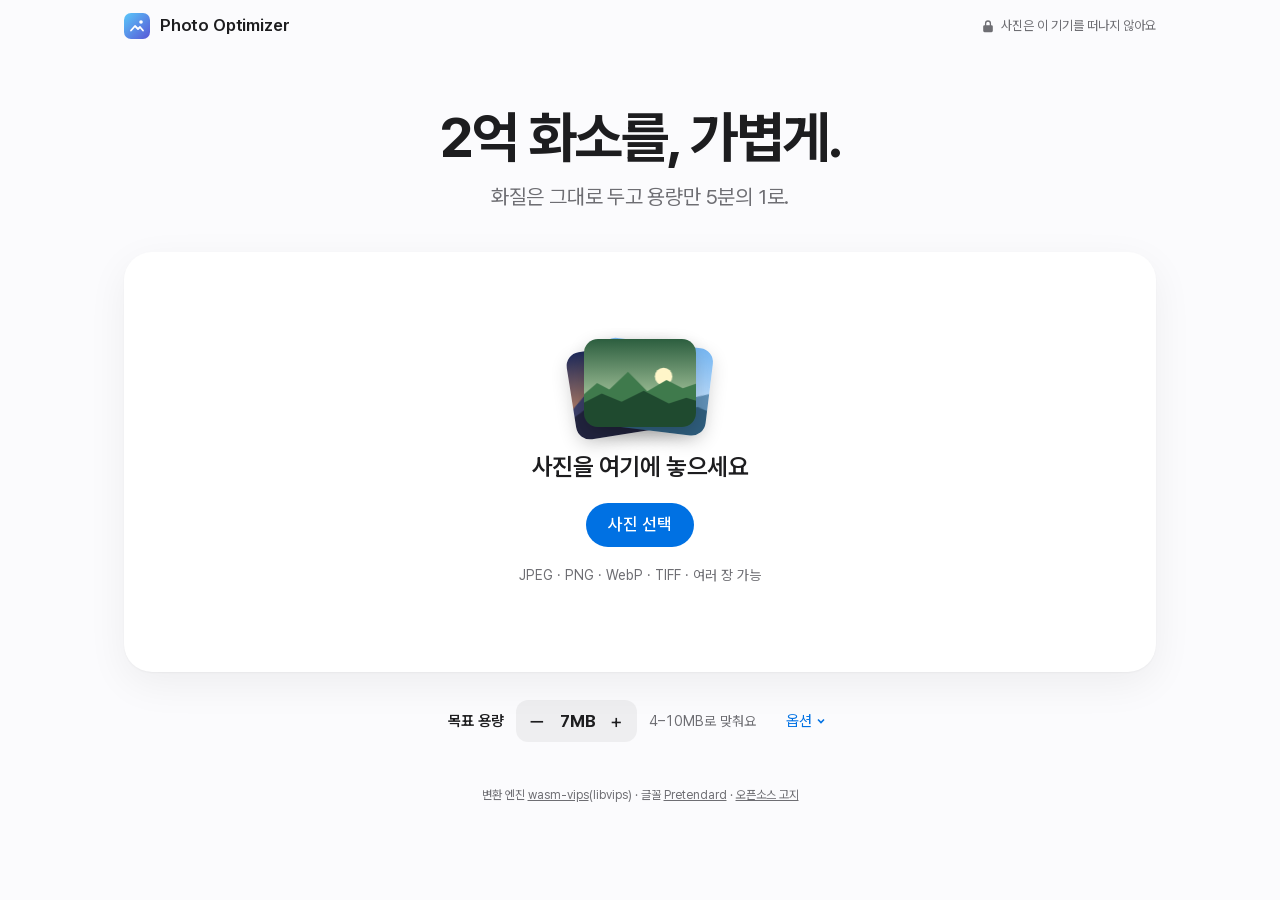
==== photo_optimizer/docs/index.html @ ad8a97a8 "UX pass: redo with new settings, HEIC guidance, share in and out From the usability review: - After " ====
<!doctype html>
<html lang="ko">
<head>
<meta charset="utf-8">
<meta name="viewport" content="width=device-width, initial-scale=1, viewport-fit=cover">
<meta name="description" content="2억 화소 사진을 눈에 띄는 화질 차이 없이 7MB 안팎으로 줄입니다. 사진은 기기 밖으로 전송되지 않습니다.">
<meta name="theme-color" content="#fbfbfd" media="(prefers-color-scheme: light)">
<meta name="theme-color" content="#000000" media="(prefers-color-scheme: dark)">
<title>Photo Optimizer</title>
<link rel="manifest" href="manifest.webmanifest">
<link rel="icon" href="icons/icon.svg" type="image/svg+xml">
<link rel="icon" href="icons/icon-192.png" type="image/png" sizes="192x192">
<link rel="apple-touch-icon" href="icons/apple-touch-icon.png">
<meta name="apple-mobile-web-app-title" content="Photo Optimizer">
<script>window.coi = { coepCredentialless: () => false };</script>
<script src="sw.js"></script>
<link rel="stylesheet" href="vendor/pretendard/pretendardvariable-dynamic-subset.css">
<!-- 배포할 때 ?v= 를 올리면 브라우저 캐시에 남은 옛 파일과 섞이지 않는다 -->
<link rel="stylesheet" href="style.css?v=11">
</head>
<body data-s="empty">

<header class="nav">
  <div class="brand"><svg width="26" height="26" viewBox="0 0 26 26" aria-hidden="true"><defs><linearGradient id="lg" x1="0" y1="0" x2="1" y2="1"><stop offset="0" stop-color="#5ac8fa"/><stop offset="1" stop-color="#5856d6"/></linearGradient></defs><rect width="26" height="26" rx="7" fill="url(#lg)"/><path d="M7 17.5 11 13l3 3 2-2 3 3.5" fill="none" stroke="#fff" stroke-width="1.8" stroke-linecap="round" stroke-linejoin="round"/><circle cx="17" cy="9" r="1.8" fill="#fff"/></svg>Photo Optimizer</div>
  <div class="lock"><svg viewBox="0 0 16 16" fill="currentColor" aria-hidden="true"><path d="M4.5 7V5a3.5 3.5 0 0 1 7 0v2h.5A1.5 1.5 0 0 1 13.5 8.5v5A1.5 1.5 0 0 1 12 15H4a1.5 1.5 0 0 1-1.5-1.5v-5A1.5 1.5 0 0 1 4 7zm1.5 0h4V5a2 2 0 1 0-4 0z"/></svg><span>사진은 이 기기를 떠나지 않아요</span></div>
</header>

<section class="hero">
  <h1>2억 화소를, 가볍게.</h1>
  <p>화질은 그대로 두고 용량만 5분의 1로.</p>
</section>

<main>
  <div class="warn" id="unsupported" hidden>이 브라우저에서는 쓸 수 없어요. 최신 Chrome·Edge·Safari·Firefox로 열어 주세요. 시크릿 모드에서는 안 될 수 있어요.</div>

  <div class="stage" id="stage">
    <!-- 처음 -->
    <div class="empty" id="drop" role="button" tabindex="0" aria-label="사진 선택">
      <div class="stack" aria-hidden="true"><i></i><i></i><i></i></div>
      <h2>사진을 여기에 놓으세요</h2>
      <span class="btn">사진 선택</span>
      <p class="hint">JPEG · PNG · WebP · TIFF · 여러 장 가능</p>
    </div>

    <!-- 변환 중 -->
    <div class="work" id="work">
      <div class="ph"><img id="workImg" alt=""></div>
      <div class="veil"></div>
      <div class="status" aria-live="polite">
        <div class="name tnum" id="workName"></div>
        <div class="step" id="workStep"></div>
        <div class="detail tnum" id="workDetail"></div>
        <div class="track"><i id="workBar"></i></div>
        <ol class="dots" id="workDots"><li>읽고 줄이기</li><li>화질 찾기</li><li>완료</li></ol>
      </div>
    </div>

    <!-- 완료 -->
    <div class="done" id="done">
      <div class="cmp" id="cmp">
        <img class="full" id="fullImg" alt="">
        <div class="layer"><img id="refImg" alt="원본" draggable="false"></div>
        <div class="layer after"><img id="resImg" alt="결과" draggable="false"></div>
        <div class="bar" aria-hidden="true"><div class="knob"><svg width="18" height="18" viewBox="0 0 18 18" fill="none" stroke="currentColor" stroke-width="1.8" stroke-linecap="round"><path d="M6 5 2 9l4 4M12 5l4 4-4 4"/></svg></div></div>
        <span class="tag l">원본</span><span class="tag r" id="tagRes">결과</span>
        <button class="pillbtn mode" id="modeBtn" type="button">전체 사진</button>
        <div class="zoom" role="group" aria-label="확대">
          <button type="button" id="zoomOut" aria-label="축소">−</button>
          <button type="button" id="zoomLabel" class="tnum" aria-label="화면에 맞추기">맞춤</button>
          <button type="button" id="zoomIn" aria-label="확대">+</button>
        </div>
        <input class="slider" id="slider" type="range" min="2" max="98" value="50" aria-label="원본과 결과 비교 위치">
      </div>
      <div class="facts">
        <div class="ok" id="okLine"></div>
        <div class="big tnum"><span class="from" id="fromMb"></span><span class="to"><span id="toMb"></span><small>MB</small></span></div>
        <div class="saved" id="saved"></div>
        <dl class="tnum" id="factList"></dl>
        <p class="note" id="note" hidden></p>
        <button class="redo" type="button" id="redoBtn" hidden></button>
        <div class="actions">
          <button class="btn ghost lg" type="button" data-add>사진 추가</button>
          <a class="btn lg" id="saveBtn" download>저장</a>
        </div>
      </div>
    </div>

    <!-- 실패 -->
    <div class="fail" id="fail">
      <svg width="44" height="44" viewBox="0 0 24 24" fill="none" stroke="currentColor" stroke-width="1.6" stroke-linecap="round" aria-hidden="true"><circle cx="12" cy="12" r="9.5"/><path d="M12 7.5v5.5M12 16.5v.01"/></svg>
      <h2 id="failName"></h2>
      <p id="failMsg"></p>
      <button class="btn ghost" type="button" data-add>다른 사진 고르기</button>
    </div>
  </div>

  <div class="strip-wrap" id="stripWrap" hidden>
    <div class="strip" id="strip" role="list"></div>
    <details class="saveall" id="saveAll" hidden>
      <summary>모두 저장 <span class="tnum" id="saveCount"></span> <svg width="10" height="10" viewBox="0 0 10 10" fill="none" stroke="currentColor" stroke-width="1.6" aria-hidden="true"><path d="m2 3.5 3 3 3-3"/></svg></summary>
      <div class="panel">
        <button type="button" class="choice" id="saveEach">
          <svg width="22" height="22" viewBox="0 0 24 24" fill="none" stroke="currentColor" stroke-width="1.7" stroke-linecap="round" stroke-linejoin="round" aria-hidden="true"><rect x="3" y="5" width="13" height="13" rx="2.5"/><path d="M8 2.5h10.5A2.5 2.5 0 0 1 21 5v10.5"/></svg>
          <span><b>각각 저장</b><small class="tnum" id="saveEachSub"></small></span>
        </button>
        <button type="button" class="choice" id="saveZip">
          <svg width="22" height="22" viewBox="0 0 24 24" fill="none" stroke="currentColor" stroke-width="1.7" stroke-linecap="round" stroke-linejoin="round" aria-hidden="true"><path d="M5 3.5h9l5 5v12a1 1 0 0 1-1 1H5a1 1 0 0 1-1-1v-16a1 1 0 0 1 1-1z"/><path d="M10 3.5v2m0 2v2m0 2v2m-1 2h2v3h-2z"/></svg>
          <span><b>ZIP 한 파일로</b><small class="tnum" id="saveZipSub"></small></span>
        </button>
      </div>
    </details>
  </div>

  <div class="controls">
    <div class="target">
      <span class="lab" id="targetLab">목표 용량</span>
      <div class="stepper" role="group" aria-labelledby="targetLab">
        <button type="button" id="minus" aria-label="1MB 줄이기">−</button>
        <label class="val"><input id="targetMb" type="number" inputmode="numeric" min="1" max="47" step="1" value="7" aria-label="목표 용량 MB">MB</label>
        <button type="button" id="plus" aria-label="1MB 늘리기">+</button>
      </div>
      <span class="rng tnum" id="targetRange"></span>
    </div>
    <details class="opts" id="opts">
      <summary>옵션 <svg width="10" height="10" viewBox="0 0 10 10" fill="none" stroke="currentColor" stroke-width="1.6" aria-hidden="true"><path d="m2 3.5 3 3 3-3"/></svg></summary>
      <div class="panel">
        <label class="row"><span>촬영 위치 지우기<small>공유할 때 찍은 장소가 드러나지 않게</small></span><input type="checkbox" class="sw" id="stripGps" checked></label>
        <label class="row"><span>선명하게 보정<small>줄인 뒤 아주 약하게 또렷하게</small></span><input type="checkbox" class="sw" id="sharpen"></label>
      </div>
    </details>
  </div>

  <footer>변환 엔진 <a href="https://github.com/kleisauke/wasm-vips">wasm-vips</a>(libvips) · 글꼴 <a href="https://github.com/orioncactus/pretendard">Pretendard</a> · <a href="vendor/wasm-vips/THIRD-PARTY-NOTICES.md">오픈소스 고지</a></footer>
</main>

<!-- 휴대폰: 엄지가 닿는 아래쪽에 주 버튼 -->
<div class="dock" id="dock">
  <div class="in">
    <button class="cta alt" type="button" data-add aria-label="사진 추가" hidden>+</button>
    <button class="cta alt" type="button" id="shareBtn" aria-label="보내기" hidden><svg width="22" height="22" viewBox="0 0 24 24" fill="none" stroke="currentColor" stroke-width="2" stroke-linecap="round" stroke-linejoin="round" aria-hidden="true"><path d="M12 3v12M7.5 7.5 12 3l4.5 4.5"/><path d="M5 12v6.5A1.5 1.5 0 0 0 6.5 20h11a1.5 1.5 0 0 0 1.5-1.5V12"/></svg></button>
    <button class="cta" type="button" id="cta">사진 고르기</button>
  </div>
</div>

<input type="file" id="pick" accept="image/jpeg,image/png,image/webp,image/tiff" multiple hidden>
<script type="module" src="app.js?v=11"></script>
</body>
</html>
---- photo_optimizer/docs/vendor/pretendard/pretendardvariable-dynamic-subset.css ----
/*
Copyright (c) 2021 Kil Hyung-jin, with Reserved Font Name Pretendard.
https://github.com/orioncactus/pretendard

This Font Software is licensed under the SIL Open Font License, Version 1.1.
This license is copied below, and is also available with a FAQ at:
http://scripts.sil.org/OFL
*/
/* [0] */
@font-face {
	font-family: 'Pretendard Variable';
	font-style: normal;
	font-display: swap;
	font-weight: 45 920;
	src: url(./woff2-dynamic-subset/PretendardVariable.subset.0.woff2) format('woff2-variations');
	unicode-range: U+f9ca-fa0b, U+ff03-ff05, U+ff07, U+ff0a-ff0b, U+ff0d-ff19, U+ff1b, U+ff1d, U+ff20-ff5b, U+ff5d, U+ffe0-ffe3, U+ffe5-ffe6;
}

/* [1] */
@font-face {
	font-family: 'Pretendard Variable';
	font-style: normal;
	font-display: swap;
	font-weight: 45 920;
	src: url(./woff2-dynamic-subset/PretendardVariable.subset.1.woff2) format('woff2-variations');
	unicode-range: U+d723-d728, U+d72a-d733, U+d735-d748, U+d74a-d74f, U+d752-d753, U+d755-d757, U+d75a-d75f, U+d762-d764, U+d766-d768, U+d76a-d76b, U+d76d-d76f, U+d771-d787, U+d789-d78b, U+d78d-d78f, U+d791-d797, U+d79a, U+d79c, U+d79e-d7a3, U+f900-f909, U+f90b-f92e;
}

/* [2] */
@font-face {
	font-family: 'Pretendard Variable';
	font-style: normal;
	font-display: swap;
	font-weight: 45 920;
	src: url(./woff2-dynamic-subset/PretendardVariable.subset.2.woff2) format('woff2-variations');
	unicode-range: U+d679-d68b, U+d68e-d69e, U+d6a0, U+d6a2-d6a7, U+d6a9-d6c3, U+d6c6-d6c7, U+d6c9-d6cb, U+d6cd-d6d3, U+d6d5-d6d6, U+d6d8-d6e3, U+d6e5-d6e7, U+d6e9-d6fb, U+d6fd-d717, U+d719-d71f, U+d721-d722;
}

/* [3] */
@font-face {
	font-family: 'Pretendard Variable';
	font-style: normal;
	font-display: swap;
	font-weight: 45 920;
	src: url(./woff2-dynamic-subset/PretendardVariable.subset.3.woff2) format('woff2-variations');
	unicode-range: U+d5bc-d5c7, U+d5ca-d5cb, U+d5cd-d5cf, U+d5d1-d5d7, U+d5d9-d5da, U+d5dc, U+d5de-d5e3, U+d5e6-d5e7, U+d5e9-d5eb, U+d5ed-d5f6, U+d5f8, U+d5fa-d5ff, U+d602-d603, U+d605-d607, U+d609-d60f, U+d612-d613, U+d616-d61b, U+d61d-d637, U+d63a-d63b, U+d63d-d63f, U+d641-d647, U+d64a-d64c, U+d64e-d653, U+d656-d657, U+d659-d65b, U+d65d-d666, U+d668, U+d66a-d678;
}

/* [4] */
@font-face {
	font-family: 'Pretendard Variable';
	font-style: normal;
	font-display: swap;
	font-weight: 45 920;
	src: url(./woff2-dynamic-subset/PretendardVariable.subset.4.woff2) format('woff2-variations');
	unicode-range: U+d507, U+d509-d50b, U+d50d-d513, U+d515-d53b, U+d53e-d53f, U+d541-d543, U+d545-d54c, U+d54e, U+d550, U+d552-d557, U+d55a-d55b, U+d55d-d55f, U+d561-d564, U+d566-d567, U+d56a, U+d56c, U+d56e-d573, U+d576-d577, U+d579-d583, U+d585-d586, U+d58a-d5a4, U+d5a6-d5bb;
}

/* [5] */
@font-face {
	font-family: 'Pretendard Variable';
	font-style: normal;
	font-display: swap;
	font-weight: 45 920;
	src: url(./woff2-dynamic-subset/PretendardVariable.subset.5.woff2) format('woff2-variations');
	unicode-range: U+d464-d477, U+d47a-d47b, U+d47d-d47f, U+d481-d487, U+d489-d48a, U+d48c, U+d48e-d4e7, U+d4e9-d503, U+d505-d506;
}

/* [6] */
@font-face {
	font-family: 'Pretendard Variable';
	font-style: normal;
	font-display: swap;
	font-weight: 45 920;
	src: url(./woff2-dynamic-subset/PretendardVariable.subset.6.woff2) format('woff2-variations');
	unicode-range: U+d3bf-d3c7, U+d3ca-d3cf, U+d3d1-d3eb, U+d3ee-d3ef, U+d3f1-d3f3, U+d3f5-d3fb, U+d3fd-d400, U+d402-d45b, U+d45d-d463;
}

/* [7] */
@font-face {
	font-family: 'Pretendard Variable';
	font-style: normal;
	font-display: swap;
	font-weight: 45 920;
	src: url(./woff2-dynamic-subset/PretendardVariable.subset.7.woff2) format('woff2-variations');
	unicode-range: U+d2ff, U+d302-d304, U+d306-d30b, U+d30f, U+d311-d313, U+d315-d31b, U+d31e, U+d322-d324, U+d326-d327, U+d32a-d32b, U+d32d-d32f, U+d331-d337, U+d339-d33c, U+d33e-d37b, U+d37e-d37f, U+d381-d383, U+d385-d38b, U+d38e-d390, U+d392-d397, U+d39a-d39b, U+d39d-d39f, U+d3a1-d3a7, U+d3a9-d3aa, U+d3ac, U+d3ae-d3b3, U+d3b5-d3b7, U+d3b9-d3bb, U+d3bd-d3be;
}

/* [8] */
@font-face {
	font-family: 'Pretendard Variable';
	font-style: normal;
	font-display: swap;
	font-weight: 45 920;
	src: url(./woff2-dynamic-subset/PretendardVariable.subset.8.woff2) format('woff2-variations');
	unicode-range: U+d257-d27f, U+d281-d29b, U+d29d-d29f, U+d2a1-d2ab, U+d2ad-d2b7, U+d2ba-d2bb, U+d2bd-d2bf, U+d2c1-d2c7, U+d2c9-d2ef, U+d2f2-d2f3, U+d2f5-d2f7, U+d2f9-d2fe;
}

/* [9] */
@font-face {
	font-family: 'Pretendard Variable';
	font-style: normal;
	font-display: swap;
	font-weight: 45 920;
	src: url(./woff2-dynamic-subset/PretendardVariable.subset.9.woff2) format('woff2-variations');
	unicode-range: U+d1b4, U+d1b6-d1f3, U+d1f5-d22b, U+d22e-d22f, U+d231-d233, U+d235-d23b, U+d23d-d240, U+d242-d256;
}

/* [10] */
@font-face {
	font-family: 'Pretendard Variable';
	font-style: normal;
	font-display: swap;
	font-weight: 45 920;
	src: url(./woff2-dynamic-subset/PretendardVariable.subset.10.woff2) format('woff2-variations');
	unicode-range: U+d105-d12f, U+d132-d133, U+d135-d137, U+d139-d13f, U+d141-d142, U+d144, U+d146-d14b, U+d14e-d14f, U+d151-d153, U+d155-d15b, U+d15e-d187, U+d189-d19f, U+d1a2-d1a3, U+d1a5-d1a7, U+d1a9-d1af, U+d1b2-d1b3;
}

/* [11] */
@font-face {
	font-family: 'Pretendard Variable';
	font-style: normal;
	font-display: swap;
	font-weight: 45 920;
	src: url(./woff2-dynamic-subset/PretendardVariable.subset.11.woff2) format('woff2-variations');
	unicode-range: U+d04b-d04f, U+d051-d057, U+d059-d06b, U+d06d-d06f, U+d071-d073, U+d075-d07b, U+d07e-d0a3, U+d0a6-d0a7, U+d0a9-d0ab, U+d0ad-d0b3, U+d0b6, U+d0b8, U+d0ba-d0bf, U+d0c2-d0c3, U+d0c5-d0c7, U+d0c9-d0cf, U+d0d2, U+d0d6-d0db, U+d0de-d0df, U+d0e1-d0e3, U+d0e5-d0eb, U+d0ee-d0f0, U+d0f2-d104;
}

/* [12] */
@font-face {
	font-family: 'Pretendard Variable';
	font-style: normal;
	font-display: swap;
	font-weight: 45 920;
	src: url(./woff2-dynamic-subset/PretendardVariable.subset.12.woff2) format('woff2-variations');
	unicode-range: U+cfa2-cfc3, U+cfc5-cfdf, U+cfe2-cfe3, U+cfe5-cfe7, U+cfe9-cff4, U+cff6-cffb, U+cffd-cfff, U+d001-d003, U+d005-d017, U+d019-d033, U+d036-d037, U+d039-d03b, U+d03d-d04a;
}

/* [13] */
@font-face {
	font-family: 'Pretendard Variable';
	font-style: normal;
	font-display: swap;
	font-weight: 45 920;
	src: url(./woff2-dynamic-subset/PretendardVariable.subset.13.woff2) format('woff2-variations');
	unicode-range: U+cef0-cef3, U+cef6, U+cef9-ceff, U+cf01-cf03, U+cf05-cf07, U+cf09-cf0f, U+cf11-cf12, U+cf14-cf1b, U+cf1d-cf1f, U+cf21-cf2f, U+cf31-cf53, U+cf56-cf57, U+cf59-cf5b, U+cf5d-cf63, U+cf66, U+cf68, U+cf6a-cf6f, U+cf71-cf84, U+cf86-cf8b, U+cf8d-cfa1;
}

/* [14] */
@font-face {
	font-family: 'Pretendard Variable';
	font-style: normal;
	font-display: swap;
	font-weight: 45 920;
	src: url(./woff2-dynamic-subset/PretendardVariable.subset.14.woff2) format('woff2-variations');
	unicode-range: U+ce3c-ce57, U+ce5a-ce5b, U+ce5d-ce5f, U+ce61-ce67, U+ce6a, U+ce6c, U+ce6e-ce73, U+ce76-ce77, U+ce79-ce7b, U+ce7d-ce83, U+ce85-ce88, U+ce8a-ce8f, U+ce91-ce93, U+ce95-ce97, U+ce99-ce9f, U+cea2, U+cea4-ceab, U+cead-cee3, U+cee6-cee7, U+cee9-ceeb, U+ceed-ceef;
}

/* [15] */
@font-face {
	font-family: 'Pretendard Variable';
	font-style: normal;
	font-display: swap;
	font-weight: 45 920;
	src: url(./woff2-dynamic-subset/PretendardVariable.subset.15.woff2) format('woff2-variations');
	unicode-range: U+cd92-cd93, U+cd96-cd97, U+cd99-cd9b, U+cd9d-cda3, U+cda6-cda8, U+cdaa-cdaf, U+cdb1-cdc3, U+cdc5-cdcb, U+cdcd-cde7, U+cde9-ce03, U+ce05-ce1f, U+ce22-ce34, U+ce36-ce3b;
}

/* [16] */
@font-face {
	font-family: 'Pretendard Variable';
	font-style: normal;
	font-display: swap;
	font-weight: 45 920;
	src: url(./woff2-dynamic-subset/PretendardVariable.subset.16.woff2) format('woff2-variations');
	unicode-range: U+ccef-cd07, U+cd0a-cd0b, U+cd0d-cd1a, U+cd1c, U+cd1e-cd2b, U+cd2d-cd5b, U+cd5d-cd77, U+cd79-cd91;
}

/* [17] */
@font-face {
	font-family: 'Pretendard Variable';
	font-style: normal;
	font-display: swap;
	font-weight: 45 920;
	src: url(./woff2-dynamic-subset/PretendardVariable.subset.17.woff2) format('woff2-variations');
	unicode-range: U+cc3f-cc43, U+cc46-cc47, U+cc49-cc4b, U+cc4d-cc53, U+cc55-cc58, U+cc5a-cc5f, U+cc61-cc97, U+cc9a-cc9b, U+cc9d-cc9f, U+cca1-cca7, U+ccaa, U+ccac, U+ccae-ccb3, U+ccb6-ccb7, U+ccb9-ccbb, U+ccbd-cccf, U+ccd1-cce3, U+cce5-ccee;
}

/* [18] */
@font-face {
	font-family: 'Pretendard Variable';
	font-style: normal;
	font-display: swap;
	font-weight: 45 920;
	src: url(./woff2-dynamic-subset/PretendardVariable.subset.18.woff2) format('woff2-variations');
	unicode-range: U+cb91-cbd3, U+cbd5-cbe3, U+cbe5-cc0b, U+cc0e-cc0f, U+cc11-cc13, U+cc15-cc1b, U+cc1d-cc20, U+cc23-cc27, U+cc2a-cc2b, U+cc2d, U+cc2f, U+cc31-cc37, U+cc3a, U+cc3c;
}

/* [19] */
@font-face {
	font-family: 'Pretendard Variable';
	font-style: normal;
	font-display: swap;
	font-weight: 45 920;
	src: url(./woff2-dynamic-subset/PretendardVariable.subset.19.woff2) format('woff2-variations');
	unicode-range: U+caf4-cb47, U+cb4a-cb90;
}

/* [20] */
@font-face {
	font-family: 'Pretendard Variable';
	font-style: normal;
	font-display: swap;
	font-weight: 45 920;
	src: url(./woff2-dynamic-subset/PretendardVariable.subset.20.woff2) format('woff2-variations');
	unicode-range: U+ca4a-ca4b, U+ca4e-ca4f, U+ca51-ca53, U+ca55-ca5b, U+ca5d-ca60, U+ca62-ca83, U+ca85-cabb, U+cabe-cabf, U+cac1-cac3, U+cac5-cacb, U+cacd-cad0, U+cad2, U+cad4-cad8, U+cada-caf3;
}

/* [21] */
@font-face {
	font-family: 'Pretendard Variable';
	font-style: normal;
	font-display: swap;
	font-weight: 45 920;
	src: url(./woff2-dynamic-subset/PretendardVariable.subset.21.woff2) format('woff2-variations');
	unicode-range: U+c996-c997, U+c99a-c99c, U+c99e-c9bf, U+c9c2-c9c3, U+c9c5-c9c7, U+c9c9-c9cf, U+c9d2, U+c9d4, U+c9d7-c9d8, U+c9db, U+c9de-c9df, U+c9e1-c9e3, U+c9e5-c9e6, U+c9e8-c9eb, U+c9ee-c9f0, U+c9f2-c9f7, U+c9f9-ca0b, U+ca0d-ca28, U+ca2a-ca49;
}

/* [22] */
@font-face {
	font-family: 'Pretendard Variable';
	font-style: normal;
	font-display: swap;
	font-weight: 45 920;
	src: url(./woff2-dynamic-subset/PretendardVariable.subset.22.woff2) format('woff2-variations');
	unicode-range: U+c8e9-c8f4, U+c8f6-c8fb, U+c8fe-c8ff, U+c901-c903, U+c905-c90b, U+c90e-c910, U+c912-c917, U+c919-c92b, U+c92d-c94f, U+c951-c953, U+c955-c96b, U+c96d-c973, U+c975-c987, U+c98a-c98b, U+c98d-c98f, U+c991-c995;
}

/* [23] */
@font-face {
	font-family: 'Pretendard Variable';
	font-style: normal;
	font-display: swap;
	font-weight: 45 920;
	src: url(./woff2-dynamic-subset/PretendardVariable.subset.23.woff2) format('woff2-variations');
	unicode-range: U+c841-c84b, U+c84d-c86f, U+c872-c873, U+c875-c877, U+c879-c87f, U+c882-c884, U+c887-c88a, U+c88d-c8c3, U+c8c5-c8df, U+c8e1-c8e8;
}

/* [24] */
@font-face {
	font-family: 'Pretendard Variable';
	font-style: normal;
	font-display: swap;
	font-weight: 45 920;
	src: url(./woff2-dynamic-subset/PretendardVariable.subset.24.woff2) format('woff2-variations');
	unicode-range: U+c779-c77b, U+c77e-c782, U+c786, U+c78b, U+c78d, U+c78f, U+c792-c793, U+c795, U+c797, U+c799-c79f, U+c7a2, U+c7a7-c7ab, U+c7ae-c7bb, U+c7bd-c7c0, U+c7c2-c7c7, U+c7c9-c7dc, U+c7de-c7ff, U+c802-c803, U+c805-c807, U+c809, U+c80b-c80f, U+c812, U+c814, U+c817-c81b, U+c81e-c81f, U+c821-c823, U+c825-c82e, U+c830-c837, U+c839-c83b, U+c83d-c840;
}

/* [25] */
@font-face {
	font-family: 'Pretendard Variable';
	font-style: normal;
	font-display: swap;
	font-weight: 45 920;
	src: url(./woff2-dynamic-subset/PretendardVariable.subset.25.woff2) format('woff2-variations');
	unicode-range: U+c6bb-c6bf, U+c6c2, U+c6c4, U+c6c6-c6cb, U+c6ce-c6cf, U+c6d1-c6d3, U+c6d5-c6db, U+c6dd-c6df, U+c6e1-c6e7, U+c6e9-c6eb, U+c6ed-c6ef, U+c6f1-c6f8, U+c6fa-c703, U+c705-c707, U+c709-c70b, U+c70d-c716, U+c718, U+c71a-c71f, U+c722-c723, U+c725-c727, U+c729-c734, U+c736-c73b, U+c73e-c73f, U+c741-c743, U+c745-c74b, U+c74e-c750, U+c752-c757, U+c759-c773, U+c776-c777;
}

/* [26] */
@font-face {
	font-family: 'Pretendard Variable';
	font-style: normal;
	font-display: swap;
	font-weight: 45 920;
	src: url(./woff2-dynamic-subset/PretendardVariable.subset.26.woff2) format('woff2-variations');
	unicode-range: U+c5f5-c5fb, U+c5fe, U+c602-c605, U+c607, U+c609-c60f, U+c611-c61a, U+c61c-c623, U+c626-c627, U+c629-c62b, U+c62d, U+c62f-c632, U+c636, U+c638, U+c63a-c63f, U+c642-c643, U+c645-c647, U+c649-c652, U+c656-c65b, U+c65d-c65f, U+c661-c663, U+c665-c677, U+c679-c67b, U+c67d-c693, U+c696-c697, U+c699-c69b, U+c69d-c6a3, U+c6a6, U+c6a8, U+c6aa-c6af, U+c6b2-c6b3, U+c6b5-c6b7, U+c6b9-c6ba;
}

/* [27] */
@font-face {
	font-family: 'Pretendard Variable';
	font-style: normal;
	font-display: swap;
	font-weight: 45 920;
	src: url(./woff2-dynamic-subset/PretendardVariable.subset.27.woff2) format('woff2-variations');
	unicode-range: U+c517-c527, U+c52a-c52b, U+c52d-c52f, U+c531-c538, U+c53a, U+c53c, U+c53e-c543, U+c546-c547, U+c54b, U+c54d-c552, U+c556, U+c55a-c55b, U+c55d, U+c55f, U+c562-c563, U+c565-c567, U+c569-c56f, U+c572, U+c574, U+c576-c57b, U+c57e-c57f, U+c581-c583, U+c585-c586, U+c588-c58b, U+c58e, U+c590, U+c592-c596, U+c599-c5b3, U+c5b6-c5b7, U+c5ba, U+c5be-c5c3, U+c5ca-c5cb, U+c5cd, U+c5cf, U+c5d2-c5d3, U+c5d5-c5d7, U+c5d9-c5df, U+c5e1-c5e2, U+c5e4, U+c5e6-c5eb, U+c5ef, U+c5f1-c5f3;
}

/* [28] */
@font-face {
	font-family: 'Pretendard Variable';
	font-style: normal;
	font-display: swap;
	font-weight: 45 920;
	src: url(./woff2-dynamic-subset/PretendardVariable.subset.28.woff2) format('woff2-variations');
	unicode-range: U+c475-c4ef, U+c4f2-c4f3, U+c4f5-c4f7, U+c4f9-c4ff, U+c502-c50b, U+c50d-c516;
}

/* [29] */
@font-face {
	font-family: 'Pretendard Variable';
	font-style: normal;
	font-display: swap;
	font-weight: 45 920;
	src: url(./woff2-dynamic-subset/PretendardVariable.subset.29.woff2) format('woff2-variations');
	unicode-range: U+c3d0-c3d7, U+c3da-c3db, U+c3dd-c3de, U+c3e1-c3ec, U+c3ee-c3f3, U+c3f5-c42b, U+c42d-c463, U+c466-c474;
}

/* [30] */
@font-face {
	font-family: 'Pretendard Variable';
	font-style: normal;
	font-display: swap;
	font-weight: 45 920;
	src: url(./woff2-dynamic-subset/PretendardVariable.subset.30.woff2) format('woff2-variations');
	unicode-range: U+c32b-c367, U+c36a-c36b, U+c36d-c36f, U+c371-c377, U+c37a-c37b, U+c37e-c383, U+c385-c387, U+c389-c3cf;
}

/* [31] */
@font-face {
	font-family: 'Pretendard Variable';
	font-style: normal;
	font-display: swap;
	font-weight: 45 920;
	src: url(./woff2-dynamic-subset/PretendardVariable.subset.31.woff2) format('woff2-variations');
	unicode-range: U+c26a-c26b, U+c26d-c26f, U+c271-c273, U+c275-c27b, U+c27e-c287, U+c289-c28f, U+c291-c297, U+c299-c29a, U+c29c-c2a3, U+c2a5-c2a7, U+c2a9-c2ab, U+c2ad-c2b3, U+c2b6, U+c2b8, U+c2ba-c2bb, U+c2bd-c2db, U+c2de-c2df, U+c2e1-c2e2, U+c2e5-c2ea, U+c2ee, U+c2f0, U+c2f2-c2f5, U+c2f7, U+c2fa-c2fb, U+c2fd-c2ff, U+c301-c307, U+c309-c30c, U+c30e-c312, U+c315-c323, U+c325-c328, U+c32a;
}

/* [32] */
@font-face {
	font-family: 'Pretendard Variable';
	font-style: normal;
	font-display: swap;
	font-weight: 45 920;
	src: url(./woff2-dynamic-subset/PretendardVariable.subset.32.woff2) format('woff2-variations');
	unicode-range: U+c1bc-c1c3, U+c1c5-c1df, U+c1e1-c1fb, U+c1fd-c203, U+c205-c20c, U+c20e, U+c210-c217, U+c21a-c21b, U+c21d-c21e, U+c221-c227, U+c229-c22a, U+c22c, U+c22e, U+c230, U+c233-c24f, U+c251-c257, U+c259-c269;
}

/* [33] */
@font-face {
	font-family: 'Pretendard Variable';
	font-style: normal;
	font-display: swap;
	font-weight: 45 920;
	src: url(./woff2-dynamic-subset/PretendardVariable.subset.33.woff2) format('woff2-variations');
	unicode-range: U+c101-c11b, U+c11f, U+c121-c123, U+c125-c12b, U+c12e, U+c132-c137, U+c13a-c13b, U+c13d-c13f, U+c141-c147, U+c14a, U+c14c-c153, U+c155-c157, U+c159-c15b, U+c15d-c166, U+c169-c16f, U+c171-c177, U+c179-c18b, U+c18e-c18f, U+c191-c193, U+c195-c19b, U+c19d-c19e, U+c1a0, U+c1a2-c1a4, U+c1a6-c1bb;
}

/* [34] */
@font-face {
	font-family: 'Pretendard Variable';
	font-style: normal;
	font-display: swap;
	font-weight: 45 920;
	src: url(./woff2-dynamic-subset/PretendardVariable.subset.34.woff2) format('woff2-variations');
	unicode-range: U+c049-c057, U+c059-c05b, U+c05d-c05f, U+c061-c067, U+c069-c08f, U+c091-c0ab, U+c0ae-c0af, U+c0b1-c0b3, U+c0b5, U+c0b7-c0bb, U+c0be, U+c0c2-c0c7, U+c0ca-c0cb, U+c0cd-c0cf, U+c0d1-c0d7, U+c0d9-c0da, U+c0dc, U+c0de-c0e3, U+c0e5-c0eb, U+c0ed-c0f3, U+c0f6, U+c0f8, U+c0fa-c0ff;
}

/* [35] */
@font-face {
	font-family: 'Pretendard Variable';
	font-style: normal;
	font-display: swap;
	font-weight: 45 920;
	src: url(./woff2-dynamic-subset/PretendardVariable.subset.35.woff2) format('woff2-variations');
	unicode-range: U+bfa7-bfaf, U+bfb1-bfc4, U+bfc6-bfcb, U+bfce-bfcf, U+bfd1-bfd3, U+bfd5-bfdb, U+bfdd-c048;
}

/* [36] */
@font-face {
	font-family: 'Pretendard Variable';
	font-style: normal;
	font-display: swap;
	font-weight: 45 920;
	src: url(./woff2-dynamic-subset/PretendardVariable.subset.36.woff2) format('woff2-variations');
	unicode-range: U+bf07, U+bf09-bf3f, U+bf41-bf4f, U+bf52-bf54, U+bf56-bfa6;
}

/* [37] */
@font-face {
	font-family: 'Pretendard Variable';
	font-style: normal;
	font-display: swap;
	font-weight: 45 920;
	src: url(./woff2-dynamic-subset/PretendardVariable.subset.37.woff2) format('woff2-variations');
	unicode-range: U+be56, U+be58, U+be5c-be5f, U+be62-be63, U+be65-be67, U+be69-be74, U+be76-be7b, U+be7e-be7f, U+be81-be8e, U+be90, U+be92-bea7, U+bea9-becf, U+bed2-bed3, U+bed5-bed6, U+bed9-bee3, U+bee6-bf06;
}

/* [38] */
@font-face {
	font-family: 'Pretendard Variable';
	font-style: normal;
	font-display: swap;
	font-weight: 45 920;
	src: url(./woff2-dynamic-subset/PretendardVariable.subset.38.woff2) format('woff2-variations');
	unicode-range: U+bdb0-bdd3, U+bdd5-bdef, U+bdf1-be0b, U+be0d-be0f, U+be11-be13, U+be15-be43, U+be46-be47, U+be49-be4b, U+be4d-be53;
}

/* [39] */
@font-face {
	font-family: 'Pretendard Variable';
	font-style: normal;
	font-display: swap;
	font-weight: 45 920;
	src: url(./woff2-dynamic-subset/PretendardVariable.subset.39.woff2) format('woff2-variations');
	unicode-range: U+bd03, U+bd06, U+bd08, U+bd0a-bd0f, U+bd11-bd22, U+bd25-bd47, U+bd49-bd58, U+bd5a-bd7f, U+bd82-bd83, U+bd85-bd87, U+bd8a-bd8f, U+bd91-bd92, U+bd94, U+bd96-bd98, U+bd9a-bdaf;
}

/* [40] */
@font-face {
	font-family: 'Pretendard Variable';
	font-style: normal;
	font-display: swap;
	font-weight: 45 920;
	src: url(./woff2-dynamic-subset/PretendardVariable.subset.40.woff2) format('woff2-variations');
	unicode-range: U+bc4e-bc83, U+bc86-bc87, U+bc89-bc8b, U+bc8d-bc93, U+bc96, U+bc98, U+bc9b-bc9f, U+bca2-bca3, U+bca5-bca7, U+bca9-bcb2, U+bcb4-bcbb, U+bcbe-bcbf, U+bcc1-bcc3, U+bcc5-bccc, U+bcce-bcd0, U+bcd2-bcd4, U+bcd6-bcf3, U+bcf7, U+bcf9-bcfb, U+bcfd-bd02;
}

/* [41] */
@font-face {
	font-family: 'Pretendard Variable';
	font-style: normal;
	font-display: swap;
	font-weight: 45 920;
	src: url(./woff2-dynamic-subset/PretendardVariable.subset.41.woff2) format('woff2-variations');
	unicode-range: U+bb90-bba3, U+bba5-bbab, U+bbad-bbbf, U+bbc1-bbf7, U+bbfa-bbfb, U+bbfd-bbfe, U+bc01-bc07, U+bc09-bc0a, U+bc0e, U+bc10, U+bc12-bc13, U+bc17, U+bc19-bc1a, U+bc1e, U+bc20-bc23, U+bc26, U+bc28, U+bc2a-bc2c, U+bc2e-bc2f, U+bc32-bc33, U+bc35-bc37, U+bc39-bc3f, U+bc41-bc42, U+bc44, U+bc46-bc48, U+bc4a-bc4d;
}

/* [42] */
@font-face {
	font-family: 'Pretendard Variable';
	font-style: normal;
	font-display: swap;
	font-weight: 45 920;
	src: url(./woff2-dynamic-subset/PretendardVariable.subset.42.woff2) format('woff2-variations');
	unicode-range: U+bae6-bafb, U+bafd-bb17, U+bb19-bb33, U+bb37, U+bb39-bb3a, U+bb3d-bb43, U+bb45-bb46, U+bb48, U+bb4a-bb4f, U+bb51-bb53, U+bb55-bb57, U+bb59-bb62, U+bb64-bb8f;
}

/* [43] */
@font-face {
	font-family: 'Pretendard Variable';
	font-style: normal;
	font-display: swap;
	font-weight: 45 920;
	src: url(./woff2-dynamic-subset/PretendardVariable.subset.43.woff2) format('woff2-variations');
	unicode-range: U+ba30-ba37, U+ba3a-ba3b, U+ba3d-ba3f, U+ba41-ba47, U+ba49-ba4a, U+ba4c, U+ba4e-ba53, U+ba56-ba57, U+ba59-ba5b, U+ba5d-ba63, U+ba65-ba66, U+ba68-ba6f, U+ba71-ba73, U+ba75-ba77, U+ba79-ba84, U+ba86, U+ba88-baa7, U+baaa, U+baad-baaf, U+bab1-bab7, U+baba, U+babc, U+babe-bae5;
}

/* [44] */
@font-face {
	font-family: 'Pretendard Variable';
	font-style: normal;
	font-display: swap;
	font-weight: 45 920;
	src: url(./woff2-dynamic-subset/PretendardVariable.subset.44.woff2) format('woff2-variations');
	unicode-range: U+b96e-b973, U+b976-b977, U+b979-b97b, U+b97d-b983, U+b986, U+b988, U+b98a-b98d, U+b98f-b9ab, U+b9ae-b9af, U+b9b1-b9b3, U+b9b5-b9bb, U+b9be, U+b9c0, U+b9c2-b9c7, U+b9ca-b9cb, U+b9cd, U+b9d2-b9d7, U+b9da, U+b9dc, U+b9df-b9e0, U+b9e2, U+b9e6-b9e7, U+b9e9-b9f3, U+b9f6, U+b9f8, U+b9fb-ba2f;
}

/* [45] */
@font-face {
	font-family: 'Pretendard Variable';
	font-style: normal;
	font-display: swap;
	font-weight: 45 920;
	src: url(./woff2-dynamic-subset/PretendardVariable.subset.45.woff2) format('woff2-variations');
	unicode-range: U+b8bf-b8cb, U+b8cd-b8e0, U+b8e2-b8e7, U+b8ea-b8eb, U+b8ed-b8ef, U+b8f1-b8f7, U+b8fa, U+b8fc, U+b8fe-b903, U+b905-b917, U+b919-b91f, U+b921-b93b, U+b93d-b957, U+b95a-b95b, U+b95d-b95f, U+b961-b967, U+b969-b96c;
}

/* [46] */
@font-face {
	font-family: 'Pretendard Variable';
	font-style: normal;
	font-display: swap;
	font-weight: 45 920;
	src: url(./woff2-dynamic-subset/PretendardVariable.subset.46.woff2) format('woff2-variations');
	unicode-range: U+b80d-b80f, U+b811-b817, U+b81a, U+b81c-b823, U+b826-b827, U+b829-b82b, U+b82d-b833, U+b836, U+b83a-b83f, U+b841-b85b, U+b85e-b85f, U+b861-b863, U+b865-b86b, U+b86e, U+b870, U+b872-b8af, U+b8b1-b8be;
}

/* [47] */
@font-face {
	font-family: 'Pretendard Variable';
	font-style: normal;
	font-display: swap;
	font-weight: 45 920;
	src: url(./woff2-dynamic-subset/PretendardVariable.subset.47.woff2) format('woff2-variations');
	unicode-range: U+b74d-b75f, U+b761-b763, U+b765-b774, U+b776-b77b, U+b77e-b77f, U+b781-b783, U+b785-b78b, U+b78e, U+b792-b796, U+b79a-b79b, U+b79d-b7a7, U+b7aa, U+b7ae-b7b3, U+b7b6-b7c8, U+b7ca-b7eb, U+b7ee-b7ef, U+b7f1-b7f3, U+b7f5-b7fb, U+b7fe, U+b802-b806, U+b80a-b80b;
}

/* [48] */
@font-face {
	font-family: 'Pretendard Variable';
	font-style: normal;
	font-display: swap;
	font-weight: 45 920;
	src: url(./woff2-dynamic-subset/PretendardVariable.subset.48.woff2) format('woff2-variations');
	unicode-range: U+b6a7-b6aa, U+b6ac-b6b0, U+b6b2-b6ef, U+b6f1-b727, U+b72a-b72b, U+b72d-b72e, U+b731-b737, U+b739-b73a, U+b73c-b743, U+b745-b74c;
}

/* [49] */
@font-face {
	font-family: 'Pretendard Variable';
	font-style: normal;
	font-display: swap;
	font-weight: 45 920;
	src: url(./woff2-dynamic-subset/PretendardVariable.subset.49.woff2) format('woff2-variations');
	unicode-range: U+b605-b60f, U+b612-b617, U+b619-b624, U+b626-b69b, U+b69e-b6a3, U+b6a5-b6a6;
}

/* [50] */
@font-face {
	font-family: 'Pretendard Variable';
	font-style: normal;
	font-display: swap;
	font-weight: 45 920;
	src: url(./woff2-dynamic-subset/PretendardVariable.subset.50.woff2) format('woff2-variations');
	unicode-range: U+b55f, U+b562-b583, U+b585-b59f, U+b5a2-b5a3, U+b5a5-b5a7, U+b5a9-b5b2, U+b5b5-b5ba, U+b5bd-b604;
}

/* [51] */
@font-face {
	font-family: 'Pretendard Variable';
	font-style: normal;
	font-display: swap;
	font-weight: 45 920;
	src: url(./woff2-dynamic-subset/PretendardVariable.subset.51.woff2) format('woff2-variations');
	unicode-range: U+b4a5-b4b6, U+b4b8-b4bf, U+b4c1-b4c7, U+b4c9-b4db, U+b4de-b4df, U+b4e1-b4e2, U+b4e5-b4eb, U+b4ee, U+b4f0, U+b4f2-b513, U+b516-b517, U+b519-b51a, U+b51d-b523, U+b526, U+b528, U+b52b-b52f, U+b532-b533, U+b535-b537, U+b539-b53f, U+b541-b544, U+b546-b54b, U+b54d-b54f, U+b551-b55b, U+b55d-b55e;
}

/* [52] */
@font-face {
	font-family: 'Pretendard Variable';
	font-style: normal;
	font-display: swap;
	font-weight: 45 920;
	src: url(./woff2-dynamic-subset/PretendardVariable.subset.52.woff2) format('woff2-variations');
	unicode-range: U+b3f8-b3fb, U+b3fd-b40f, U+b411-b417, U+b419-b41b, U+b41d-b41f, U+b421-b427, U+b42a-b42b, U+b42d-b44f, U+b452-b453, U+b455-b457, U+b459-b45f, U+b462-b464, U+b466-b46b, U+b46d-b47f, U+b481-b4a3;
}

/* [53] */
@font-face {
	font-family: 'Pretendard Variable';
	font-style: normal;
	font-display: swap;
	font-weight: 45 920;
	src: url(./woff2-dynamic-subset/PretendardVariable.subset.53.woff2) format('woff2-variations');
	unicode-range: U+b342-b353, U+b356-b357, U+b359-b35b, U+b35d-b35e, U+b360-b363, U+b366, U+b368, U+b36a-b36d, U+b36f, U+b372-b373, U+b375-b377, U+b379-b37f, U+b381-b382, U+b384, U+b386-b38b, U+b38d-b3c3, U+b3c6-b3c7, U+b3c9-b3ca, U+b3cd-b3d3, U+b3d6, U+b3d8, U+b3da-b3f7;
}

/* [54] */
@font-face {
	font-family: 'Pretendard Variable';
	font-style: normal;
	font-display: swap;
	font-weight: 45 920;
	src: url(./woff2-dynamic-subset/PretendardVariable.subset.54.woff2) format('woff2-variations');
	unicode-range: U+b27c-b283, U+b285-b28f, U+b292-b293, U+b295-b297, U+b29a-b29f, U+b2a1-b2a4, U+b2a7-b2a9, U+b2ab, U+b2ad-b2c7, U+b2ca-b2cb, U+b2cd-b2cf, U+b2d1-b2d7, U+b2da, U+b2dc, U+b2de-b2e3, U+b2e7, U+b2e9-b2ea, U+b2ef-b2f3, U+b2f6, U+b2f8, U+b2fa-b2fb, U+b2fd-b2fe, U+b302-b303, U+b305-b307, U+b309-b30f, U+b312, U+b316-b31b, U+b31d-b341;
}

/* [55] */
@font-face {
	font-family: 'Pretendard Variable';
	font-style: normal;
	font-display: swap;
	font-weight: 45 920;
	src: url(./woff2-dynamic-subset/PretendardVariable.subset.55.woff2) format('woff2-variations');
	unicode-range: U+b1d6-b1e7, U+b1e9-b1fc, U+b1fe-b203, U+b206-b207, U+b209-b20b, U+b20d-b213, U+b216-b21f, U+b221-b257, U+b259-b273, U+b275-b27b;
}

/* [56] */
@font-face {
	font-family: 'Pretendard Variable';
	font-style: normal;
	font-display: swap;
	font-weight: 45 920;
	src: url(./woff2-dynamic-subset/PretendardVariable.subset.56.woff2) format('woff2-variations');
	unicode-range: U+b120-b122, U+b126-b127, U+b129-b12b, U+b12d-b133, U+b136, U+b138, U+b13a-b13f, U+b142-b143, U+b145-b14f, U+b151-b153, U+b156-b157, U+b159-b177, U+b17a-b17b, U+b17d-b17f, U+b181-b187, U+b189-b18c, U+b18e-b191, U+b195-b1a7, U+b1a9-b1cb, U+b1cd-b1d5;
}

/* [57] */
@font-face {
	font-family: 'Pretendard Variable';
	font-style: normal;
	font-display: swap;
	font-weight: 45 920;
	src: url(./woff2-dynamic-subset/PretendardVariable.subset.57.woff2) format('woff2-variations');
	unicode-range: U+b05f-b07b, U+b07e-b07f, U+b081-b083, U+b085-b08b, U+b08d-b097, U+b09b, U+b09d-b09f, U+b0a2-b0a7, U+b0aa, U+b0b0, U+b0b2, U+b0b6-b0b7, U+b0b9-b0bb, U+b0bd-b0c3, U+b0c6-b0c7, U+b0ca-b0cf, U+b0d1-b0df, U+b0e1-b0e4, U+b0e6-b107, U+b10a-b10b, U+b10d-b10f, U+b111-b112, U+b114-b117, U+b119-b11a, U+b11c-b11f;
}

/* [58] */
@font-face {
	font-family: 'Pretendard Variable';
	font-style: normal;
	font-display: swap;
	font-weight: 45 920;
	src: url(./woff2-dynamic-subset/PretendardVariable.subset.58.woff2) format('woff2-variations');
	unicode-range: U+afac-afb7, U+afba-afbb, U+afbd-afbf, U+afc1-afc6, U+afca-afcc, U+afce-afd3, U+afd5-afe7, U+afe9-afef, U+aff1-b00b, U+b00d-b00f, U+b011-b013, U+b015-b01b, U+b01d-b027, U+b029-b043, U+b045-b047, U+b049, U+b04b, U+b04d-b052, U+b055-b056, U+b058-b05c, U+b05e;
}

/* [59] */
@font-face {
	font-family: 'Pretendard Variable';
	font-style: normal;
	font-display: swap;
	font-weight: 45 920;
	src: url(./woff2-dynamic-subset/PretendardVariable.subset.59.woff2) format('woff2-variations');
	unicode-range: U+af03-af07, U+af09-af2b, U+af2e-af33, U+af35-af3b, U+af3e-af40, U+af44-af47, U+af4a-af5c, U+af5e-af63, U+af65-af7f, U+af81-afab;
}

/* [60] */
@font-face {
	font-family: 'Pretendard Variable';
	font-style: normal;
	font-display: swap;
	font-weight: 45 920;
	src: url(./woff2-dynamic-subset/PretendardVariable.subset.60.woff2) format('woff2-variations');
	unicode-range: U+ae56-ae5b, U+ae5e-ae60, U+ae62-ae64, U+ae66-ae67, U+ae69-ae6b, U+ae6d-ae83, U+ae85-aebb, U+aebf, U+aec1-aec3, U+aec5-aecb, U+aece, U+aed0, U+aed2-aed7, U+aed9-aef3, U+aef5-af02;
}

/* [61] */
@font-face {
	font-family: 'Pretendard Variable';
	font-style: normal;
	font-display: swap;
	font-weight: 45 920;
	src: url(./woff2-dynamic-subset/PretendardVariable.subset.61.woff2) format('woff2-variations');
	unicode-range: U+ad9c-ada3, U+ada5-adbf, U+adc1-adc3, U+adc5-adc7, U+adc9-add2, U+add4-addb, U+addd-addf, U+ade1-ade3, U+ade5-adf7, U+adfa-adfb, U+adfd-adff, U+ae02-ae07, U+ae0a, U+ae0c, U+ae0e-ae13, U+ae15-ae2f, U+ae31-ae33, U+ae35-ae37, U+ae39-ae3f, U+ae42, U+ae44, U+ae46-ae49, U+ae4b, U+ae4f, U+ae51-ae53, U+ae55;
}

/* [62] */
@font-face {
	font-family: 'Pretendard Variable';
	font-style: normal;
	font-display: swap;
	font-weight: 45 920;
	src: url(./woff2-dynamic-subset/PretendardVariable.subset.62.woff2) format('woff2-variations');
	unicode-range: U+ace2-ace3, U+ace5-ace6, U+ace9-acef, U+acf2, U+acf4, U+acf7-acfb, U+acfe-acff, U+ad01-ad03, U+ad05-ad0b, U+ad0d-ad10, U+ad12-ad1b, U+ad1d-ad33, U+ad35-ad48, U+ad4a-ad4f, U+ad51-ad6b, U+ad6e-ad6f, U+ad71-ad72, U+ad77-ad7c, U+ad7e, U+ad80, U+ad82-ad87, U+ad89-ad8b, U+ad8d-ad8f, U+ad91-ad9b;
}

/* [63] */
@font-face {
	font-family: 'Pretendard Variable';
	font-style: normal;
	font-display: swap;
	font-weight: 45 920;
	src: url(./woff2-dynamic-subset/PretendardVariable.subset.63.woff2) format('woff2-variations');
	unicode-range: U+ac25-ac2c, U+ac2e, U+ac30, U+ac32-ac37, U+ac39-ac3f, U+ac41-ac4c, U+ac4e-ac6f, U+ac72-ac73, U+ac75-ac76, U+ac79-ac7f, U+ac82, U+ac84-ac88, U+ac8a-ac8b, U+ac8d-ac8f, U+ac91-ac93, U+ac95-ac9b, U+ac9d-ac9e, U+aca1-aca7, U+acab, U+acad-acaf, U+acb1-acb7, U+acba-acbb, U+acbe-acc0, U+acc2-acc3, U+acc5-acdf;
}

/* [64] */
@font-face {
	font-family: 'Pretendard Variable';
	font-style: normal;
	font-display: swap;
	font-weight: 45 920;
	src: url(./woff2-dynamic-subset/PretendardVariable.subset.64.woff2) format('woff2-variations');
	unicode-range: U+99df, U+99ed, U+99f1, U+99ff, U+9a01, U+9a08, U+9a0e-9a0f, U+9a19, U+9a2b, U+9a30, U+9a36-9a37, U+9a40, U+9a43, U+9a45, U+9a4d, U+9a55, U+9a57, U+9a5a-9a5b, U+9a5f, U+9a62, U+9a65, U+9a69-9a6a, U+9aa8, U+9ab8, U+9ad3, U+9ae5, U+9aee, U+9b1a, U+9b27, U+9b2a, U+9b31, U+9b3c, U+9b41-9b45, U+9b4f, U+9b54, U+9b5a, U+9b6f, U+9b8e, U+9b91, U+9b9f, U+9bab, U+9bae, U+9bc9, U+9bd6, U+9be4, U+9be8, U+9c0d, U+9c10, U+9c12, U+9c15, U+9c25, U+9c32, U+9c3b, U+9c47, U+9c49, U+9c57, U+9ce5, U+9ce7, U+9ce9, U+9cf3-9cf4, U+9cf6, U+9d09, U+9d1b, U+9d26, U+9d28, U+9d3b, U+9d51, U+9d5d, U+9d60-9d61, U+9d6c, U+9d72, U+9da9, U+9daf, U+9db4, U+9dc4, U+9dd7, U+9df2, U+9df8-9dfa, U+9e1a, U+9e1e, U+9e75, U+9e79, U+9e7d, U+9e7f, U+9e92-9e93, U+9e97, U+9e9d, U+9e9f, U+9ea5, U+9eb4-9eb5, U+9ebb, U+9ebe, U+9ec3, U+9ecd-9ece, U+9ed4, U+9ed8, U+9edb-9edc, U+9ede, U+9ee8, U+9ef4, U+9f07-9f08, U+9f0e, U+9f13, U+9f20, U+9f3b, U+9f4a-9f4b, U+9f4e, U+9f52, U+9f5f, U+9f61, U+9f67, U+9f6a, U+9f6c, U+9f77, U+9f8d, U+9f90, U+9f95, U+9f9c, U+ac02-ac03, U+ac05-ac06, U+ac09-ac0f, U+ac17-ac18, U+ac1b, U+ac1e-ac1f, U+ac21-ac23;
}

/* [65] */
@font-face {
	font-family: 'Pretendard Variable';
	font-style: normal;
	font-display: swap;
	font-weight: 45 920;
	src: url(./woff2-dynamic-subset/PretendardVariable.subset.65.woff2) format('woff2-variations');
	unicode-range: U+338c-339c, U+339f-33a0, U+33a2-33cb, U+33cf-33d0, U+33d3, U+33d6, U+33d8, U+33db-33dd, U+4e01, U+4e03, U+4e07-4e08, U+4e11, U+4e14-4e15, U+4e18-4e19, U+4e1e, U+4e32, U+4e38-4e39, U+4e42-4e43, U+4e45, U+4e4d-4e4f, U+4e56, U+4e58-4e59, U+4e5d-4e5e, U+4e6b, U+4e6d, U+4e73, U+4e76-4e77, U+4e7e, U+4e82, U+4e86, U+4e88, U+4e8e, U+4e90-4e92, U+4e94-4e95, U+4e98, U+4e9b, U+4e9e, U+4ea1-4ea2, U+4ea4-4ea6, U+4ea8, U+4eab, U+4ead-4eae, U+4eb6, U+4ec0-4ec1, U+4ec4, U+4ec7, U+4ecb, U+4ecd, U+4ed4-4ed5, U+4ed7-4ed9, U+4edd, U+4edf, U+4ee4, U+4ef0, U+4ef2, U+4ef6-4ef7, U+4efb, U+4f01, U+4f09, U+4f0b, U+4f0d-4f11, U+4f2f, U+4f34, U+4f36, U+4f38, U+4f3a, U+4f3c-4f3d;
}

/* [66] */
@font-face {
	font-family: 'Pretendard Variable';
	font-style: normal;
	font-display: swap;
	font-weight: 45 920;
	src: url(./woff2-dynamic-subset/PretendardVariable.subset.66.woff2) format('woff2-variations');
	unicode-range: U+3136, U+3138, U+313a-3140, U+3143-3144, U+3150, U+3152, U+3154-3156, U+3158-315b, U+315d-315f, U+3162, U+3164-318c, U+318e, U+3200-321b, U+3231, U+3239, U+3251-325a, U+3260-327b, U+327e-327f, U+328a-3290, U+3294, U+329e, U+32a5, U+3380-3384, U+3388-338b;
}

/* [67] */
@font-face {
	font-family: 'Pretendard Variable';
	font-style: normal;
	font-display: swap;
	font-weight: 45 920;
	src: url(./woff2-dynamic-subset/PretendardVariable.subset.67.woff2) format('woff2-variations');
	unicode-range: U+2f7d, U+2f7f-2f8b, U+2f8e-2f90, U+2f92-2f97, U+2f99-2fa0, U+2fa2-2fa3, U+2fa5-2fa9, U+2fac-2fb1, U+2fb3-2fbc, U+2fc1-2fca, U+2fcd-2fd4, U+3003, U+3012-3019, U+301c, U+301e-3020, U+3036, U+3041, U+3043, U+3045, U+3047, U+3049, U+304e, U+3050, U+3052, U+3056, U+305a, U+305c, U+305e, U+3062, U+3065, U+306c, U+3070-307d, U+3080, U+3085, U+3087, U+308e, U+3090-3091, U+30a1, U+30a5, U+30a9, U+30ae, U+30b1-30b2, U+30b4, U+30b6, U+30bc-30be, U+30c2, U+30c5, U+30cc, U+30d2, U+30d4, U+30d8-30dd, U+30e4, U+30e6, U+30e8, U+30ee, U+30f0-30f2, U+30f4-30f6, U+3133, U+3135;
}

/* [68] */
@font-face {
	font-family: 'Pretendard Variable';
	font-style: normal;
	font-display: swap;
	font-weight: 45 920;
	src: url(./woff2-dynamic-subset/PretendardVariable.subset.68.woff2) format('woff2-variations');
	unicode-range: U+2541-254b, U+25a4-25a9, U+25b1, U+25b5, U+25b9, U+25bf, U+25c1, U+25c3, U+25c9-25ca, U+25cc, U+25ce, U+25d0-25d1, U+25e6, U+25ef, U+260f, U+261d, U+261f, U+262f, U+2660, U+2664, U+2667-2669, U+266d, U+266f, U+2716, U+271a, U+273d, U+2756, U+2776-277f, U+278a-2793, U+2963, U+2965, U+2ac5-2ac6, U+2acb-2acc, U+2f00, U+2f04, U+2f06, U+2f08, U+2f0a-2f0b, U+2f11-2f12, U+2f14, U+2f17-2f18, U+2f1c-2f1d, U+2f1f-2f20, U+2f23-2f26, U+2f28-2f29, U+2f2b, U+2f2d, U+2f2f-2f32, U+2f38, U+2f3c-2f40, U+2f42-2f4c, U+2f4f-2f52, U+2f54-2f58, U+2f5a-2f66, U+2f69-2f70, U+2f72-2f76, U+2f78, U+2f7a-2f7c;
}

/* [69] */
@font-face {
	font-family: 'Pretendard Variable';
	font-style: normal;
	font-display: swap;
	font-weight: 45 920;
	src: url(./woff2-dynamic-subset/PretendardVariable.subset.69.woff2) format('woff2-variations');
	unicode-range: U+2479-2487, U+249c-24d1, U+24d3-24d7, U+24d9-24e9, U+24eb-24f4, U+2500-2501, U+2503, U+250c-2513, U+2515-2516, U+2518-2540;
}

/* [70] */
@font-face {
	font-family: 'Pretendard Variable';
	font-style: normal;
	font-display: swap;
	font-weight: 45 920;
	src: url(./woff2-dynamic-subset/PretendardVariable.subset.70.woff2) format('woff2-variations');
	unicode-range: U+215b-215e, U+2162-2169, U+2170-2179, U+2195-2199, U+21b0-21b4, U+21bc, U+21c0, U+21c4-21c5, U+21cd, U+21cf-21d4, U+21e0-21e3, U+21e6-21e9, U+2200, U+2202-2203, U+2206-2209, U+220b-220c, U+220f, U+2211, U+2213, U+221a, U+221d-2220, U+2222, U+2225-2227, U+2229-222c, U+222e, U+2234-2237, U+223d, U+2243, U+2245, U+2248, U+2250-2253, U+225a, U+2260-2262, U+2264-2267, U+226a-226b, U+226e-2273, U+2276-2277, U+2279-227b, U+2280-2287, U+228a-228b, U+2295-2297, U+22a3-22a5, U+22bb-22bc, U+22ce-22cf, U+22da-22db, U+22ee-22ef, U+2306, U+2312, U+2314, U+2467-2478;
}

/* [71] */
@font-face {
	font-family: 'Pretendard Variable';
	font-style: normal;
	font-display: swap;
	font-weight: 45 920;
	src: url(./woff2-dynamic-subset/PretendardVariable.subset.71.woff2) format('woff2-variations');
	unicode-range: U+81-82, U+84, U+a2-a5, U+a7-a8, U+aa, U+ac, U+b1-b3, U+b6, U+b8-ba, U+bc-be, U+c0, U+c2, U+c6-cb, U+ce-d0, U+d4, U+d8-d9, U+db-dc, U+de-df, U+e6, U+eb, U+ee-f0, U+f4, U+f7-f9, U+fb, U+fe-ff, U+111, U+126-127, U+132-133, U+138, U+13f-142, U+149-14b, U+152-153, U+166-167, U+2bc, U+2c7, U+2d0, U+2d8-2d9, U+2db-2dd, U+391-394, U+396-3a1, U+3a3-3a9, U+3b2-3b6, U+3b8, U+3bc, U+3be-3c1, U+3c3-3c9, U+2010, U+2015-2016, U+2018-2019, U+201b, U+201f-2021, U+2025, U+2030, U+2033-2036, U+203c, U+203e, U+2042, U+2074, U+207a-207f, U+2081-2084, U+2109, U+2113, U+2116, U+2121, U+2126, U+212b, U+2153-2154;
}

/* [72] */
@font-face {
	font-family: 'Pretendard Variable';
	font-style: normal;
	font-display: swap;
	font-weight: 45 920;
	src: url(./woff2-dynamic-subset/PretendardVariable.subset.72.woff2) format('woff2-variations');
	unicode-range: U+e8, U+2da, U+2160, U+2194, U+3054, U+3058, U+306d, U+3086, U+308d, U+30ac, U+30bb, U+30c4, U+30cd-30ce, U+30e2, U+3132, U+3146, U+3149, U+339d, U+4e3b, U+4f0a, U+4fdd, U+4fe1, U+5409, U+540c, U+5834, U+592a-592b, U+5b9a, U+5dde, U+5e0c, U+5e73, U+5f0f, U+60f3, U+653f, U+661f, U+662f, U+667a, U+683c, U+6b4c, U+6c11, U+767c, U+76ee, U+76f4, U+77f3, U+79d1, U+7a7a, U+7b2c, U+7d22, U+8207, U+8a00, U+8a71, U+9280, U+9580, U+958b, U+96c6, U+9762, U+98df, U+9ed1, U+ac2d, U+adc8, U+add3, U+af48, U+b014, U+b134-b135, U+b158, U+b2aa, U+b35f, U+b6a4, U+b9cf, U+bb63, U+bd23, U+be91, U+c29b, U+c3f4, U+c42c, U+c55c, U+c573, U+c58f, U+c78c, U+c7dd, U+c8f5, U+cad1, U+cc48, U+cf10, U+cf20, U+d03c, U+d07d, U+d2a0, U+d30e, U+d38d, U+d3a8, U+d3c8, U+d5e5, U+d5f9, U+d6e4, U+f90a, U+ff02, U+ff1c;
}

/* [73] */
@font-face {
	font-family: 'Pretendard Variable';
	font-style: normal;
	font-display: swap;
	font-weight: 45 920;
	src: url(./woff2-dynamic-subset/PretendardVariable.subset.73.woff2) format('woff2-variations');
	unicode-range: U+3b1, U+2466, U+25a1, U+25a3, U+261c, U+3008-3009, U+305b, U+305d, U+3069, U+30a7, U+30ba, U+30cf, U+30ef, U+3151, U+3157, U+4e4b, U+4e5f, U+4e8c, U+4eca, U+4ed6, U+4f5b, U+50cf, U+5149, U+5165, U+5171, U+5229, U+529b, U+5316, U+539f, U+53f2, U+571f, U+5728, U+58eb, U+591c, U+5b78, U+5c11, U+5c55, U+5ddd, U+5e02, U+5fb7, U+60c5, U+610f, U+611f, U+6625, U+66f8, U+6797, U+679c, U+682a, U+6d2a, U+706b, U+7406, U+767b, U+76f8, U+77e5, U+7acb, U+898b, U+8a69, U+8def, U+8fd1, U+901a, U+90e8, U+91cd, U+975e, U+ae14, U+ae6c, U+aec0, U+afc7, U+afc9, U+b01c, U+b028, U+b308, U+b311, U+b314, U+b31c, U+b524, U+b560, U+b764, U+b920, U+b9e3, U+bd48, U+be7d, U+c0db, U+c231, U+c270, U+c2e3, U+c37d, U+c3ed, U+c530, U+c6a5, U+c6dc, U+c7a4, U+c954, U+c974, U+d000, U+d565, U+d667, U+d6c5, U+d79d, U+ff1e;
}

/* [74] */
@font-face {
	font-family: 'Pretendard Variable';
	font-style: normal;
	font-display: swap;
	font-weight: 45 920;
	src: url(./woff2-dynamic-subset/PretendardVariable.subset.74.woff2) format('woff2-variations');
	unicode-range: U+131, U+2032, U+2465, U+2642, U+3048, U+3051, U+3083-3084, U+308f, U+30c0, U+30d1, U+30d3, U+30d6, U+30df, U+30e7, U+3153, U+4e16, U+4e8b, U+4ee5, U+5206, U+52a0, U+52d5, U+53e4, U+53ef, U+54c1, U+57ce, U+597d, U+5b8c, U+5ea6, U+5f8c, U+5f97, U+6210, U+6240, U+624b, U+6728, U+6bd4, U+7236, U+7269, U+7279, U+738b, U+7528, U+7530, U+767e, U+798f, U+8005, U+8a18, U+90fd, U+91cc, U+9577, U+9593, U+98a8, U+ac20, U+acf6, U+ad90, U+af5d, U+af80, U+afcd, U+aff0, U+b0a1, U+b0b5, U+b1fd, U+b2fc, U+b380, U+b51b, U+b584, U+b5b3, U+b8fd, U+b93c, U+b9f4, U+bb44, U+bc08, U+bc27, U+bc49, U+be55, U+be64, U+bfb0, U+bfc5, U+c178, U+c21f, U+c314, U+c4f1, U+c58d, U+c664, U+c698, U+c6a7, U+c6c1, U+c9ed, U+cac0, U+cacc, U+cad9, U+ccb5, U+cdcc, U+d0e4, U+d143, U+d320, U+d330, U+d54d, U+ff06, U+ff1f, U+ff5e;
}

/* [75] */
@font-face {
	font-family: 'Pretendard Variable';
	font-style: normal;
	font-display: swap;
	font-weight: 45 920;
	src: url(./woff2-dynamic-subset/PretendardVariable.subset.75.woff2) format('woff2-variations');
	unicode-range: U+b4, U+20a9, U+20ac, U+2190, U+24d8, U+2502, U+2514, U+2592, U+25c7-25c8, U+2663, U+3060, U+3064, U+3081, U+3088, U+30a3, U+30a6, U+30aa, U+30b5, U+30c7, U+30ca-30cb, U+30d0, U+30e3, U+30e5, U+339e, U+4e09, U+4eac, U+4f5c, U+5167-5168, U+516c, U+51fa, U+5408, U+540d, U+591a, U+5b57, U+6211, U+65b9, U+660e, U+6642, U+6700, U+6b63, U+6e2f, U+7063, U+7532, U+793e, U+81ea, U+8272, U+82b1, U+897f, U+8eca, U+91ce, U+ac38, U+ad76, U+ae84, U+aecc, U+b07d, U+b0b1, U+b215, U+b2a0, U+b310, U+b3d7, U+b52a, U+b618, U+b775, U+b797, U+bcd5, U+bd59, U+be80, U+bea8, U+bed1, U+bee4-bee5, U+c060, U+c2ef, U+c329, U+c3dc, U+c597, U+c5bd, U+c5e5, U+c69c, U+c9d6, U+ca29, U+ca5c, U+ca84, U+cc39, U+cc3b, U+ce89, U+cee5, U+cf65, U+cf85, U+d058, U+d145, U+d22d, U+d325, U+d37d, U+d3ad, U+d769, U+ff0c;
}

/* [76] */
@font-face {
	font-family: 'Pretendard Variable';
	font-style: normal;
	font-display: swap;
	font-weight: 45 920;
	src: url(./woff2-dynamic-subset/PretendardVariable.subset.76.woff2) format('woff2-variations');
	unicode-range: U+2161, U+2228, U+2299, U+2464, U+2517, U+2640, U+3042, U+304a, U+3053, U+3061, U+307f, U+3082, U+308c, U+3092, U+30a8, U+30ab, U+30ad, U+30b0, U+30b3, U+30b7, U+30c1, U+30c6, U+30c9, U+30d5, U+30d7, U+30de, U+30e0-30e1, U+30ec-30ed, U+4e0b, U+4e0d, U+4ee3, U+53f0, U+548c, U+5b89, U+5bb6, U+5c0f, U+611b, U+6771, U+6aa2, U+6bcd, U+6c34, U+6cd5, U+6d77, U+767d, U+795e, U+8ecd, U+9999, U+9ad8, U+ac07, U+ac1a, U+ac40, U+ad0c, U+ad88, U+ada4, U+ae01, U+ae65, U+aebd, U+aec4, U+afe8, U+b139, U+b205, U+b383, U+b38c, U+b42c, U+b461, U+b55c, U+b78f, U+b8fb, U+b9f7, U+bafc, U+bc99, U+bed8, U+bfcd, U+c0bf, U+c0f9, U+c167, U+c204, U+c20f, U+c22f, U+c258, U+c298, U+c2bc, U+c388, U+c501, U+c50c, U+c5b9, U+c5ce, U+c641, U+c648, U+c73d, U+ca50, U+ca61, U+cc4c, U+ceac, U+d0d4, U+d5f7, U+d6d7, U+ff1a;
}

/* [77] */
@font-face {
	font-family: 'Pretendard Variable';
	font-style: normal;
	font-display: swap;
	font-weight: 45 920;
	src: url(./woff2-dynamic-subset/PretendardVariable.subset.77.woff2) format('woff2-variations');
	unicode-range: U+2103, U+2463, U+25c6, U+25cb, U+266c, U+3001, U+300a, U+3046, U+304c-304d, U+304f, U+3055, U+3059, U+3063, U+3066-3068, U+306f, U+3089, U+30b8, U+30bf, U+314f, U+4e0a, U+570b, U+5730, U+5916, U+5929, U+5c71, U+5e74, U+5fc3, U+601d, U+6027, U+63d0, U+6709, U+6734, U+751f, U+7684, U+82f1, U+9053, U+91d1, U+97f3, U+ac2f, U+ac4d, U+adc4, U+ade4, U+ae41, U+ae4d-ae4e, U+aed1, U+afb9, U+b0e0, U+b299, U+b365, U+b46c, U+b480, U+b4c8, U+b7b4, U+b819, U+b918, U+baab, U+bab9, U+be8f, U+bed7, U+c0ec, U+c19f, U+c1a5, U+c3d9, U+c464, U+c53d, U+c553, U+c570, U+c5cc, U+c633, U+c6a4, U+c7a3, U+c7a6, U+c886, U+c9d9-c9da, U+c9ec, U+ca0c, U+cc21, U+cd1b, U+cd78, U+cdc4, U+cef8, U+cfe4, U+d0a5, U+d0b5, U+d0ec, U+d15d, U+d188, U+d23c, U+d2ac, U+d729, U+d79b, U+ff01, U+ff08-ff09, U+ff5c;
}

/* [78] */
@font-face {
	font-family: 'Pretendard Variable';
	font-style: normal;
	font-display: swap;
	font-weight: 45 920;
	src: url(./woff2-dynamic-subset/PretendardVariable.subset.78.woff2) format('woff2-variations');
	unicode-range: U+2039-203a, U+223c, U+25b3, U+25b7, U+25bd, U+25cf, U+266a, U+3002, U+300b, U+304b, U+3057, U+305f, U+306a-306b, U+307e, U+308a-308b, U+3093, U+30a2, U+30af, U+30b9, U+30c3, U+30c8, U+30e9-30eb, U+33a1, U+4e00, U+524d, U+5357, U+5b50, U+7121, U+884c, U+9751, U+ac94, U+aebe, U+aecd, U+af08, U+af41, U+af49, U+b010, U+b053, U+b109, U+b11b, U+b128, U+b154, U+b291, U+b2e6, U+b301, U+b385, U+b525, U+b5b4, U+b729, U+b72f, U+b738, U+b7ff, U+b837, U+b975, U+ba67, U+bb47, U+bc1f, U+bd90, U+bfd4, U+c27c, U+c324, U+c379, U+c3e0, U+c465, U+c53b, U+c58c, U+c610, U+c653, U+c6cd, U+c813, U+c82f, U+c999, U+c9e0, U+cac4, U+cad3, U+cbd4, U+cc10, U+cc22, U+ccb8, U+ccbc, U+cda5, U+ce84, U+cea3, U+cf67, U+cfe1, U+d241, U+d30d, U+d31c, U+d391, U+d401, U+d479, U+d5c9, U+d5db, U+d649, U+d6d4;
}

/* [79] */
@font-face {
	font-family: 'Pretendard Variable';
	font-style: normal;
	font-display: swap;
	font-weight: 45 920;
	src: url(./woff2-dynamic-subset/PretendardVariable.subset.79.woff2) format('woff2-variations');
	unicode-range: U+b0, U+e9, U+2193, U+2462, U+260e, U+261e, U+300e-300f, U+3044, U+30a4, U+30fb-30fc, U+314d, U+5973, U+6545, U+6708, U+7537, U+ac89, U+ac9c, U+acc1, U+ad04, U+ad75, U+ad7d, U+ae45, U+ae61, U+af42, U+b0ab, U+b0af, U+b0b3, U+b12c, U+b194, U+b1a8, U+b220, U+b258, U+b284, U+b2ff, U+b315, U+b371, U+b3d4-b3d5, U+b460, U+b527, U+b534, U+b810, U+b818, U+b98e, U+ba55, U+bbac, U+bc0b, U+bc40, U+bca1, U+bccd, U+bd93, U+be54, U+be5a, U+bf08, U+bf50, U+bf55, U+bfdc, U+c0c0, U+c0d0, U+c0f4, U+c100, U+c11e, U+c170, U+c20d, U+c274, U+c290, U+c308, U+c369, U+c539, U+c587, U+c5ff, U+c6ec, U+c70c, U+c7ad, U+c7c8, U+c83c, U+c881, U+cb48, U+cc60, U+ce69, U+ce6b, U+ce75, U+cf04, U+cf08, U+cf55, U+cf70, U+cffc, U+d0b7, U+d1a8, U+d2c8, U+d384, U+d47c, U+d48b, U+d5dd, U+d5e8, U+d720, U+d759, U+f981;
}

/* [80] */
@font-face {
	font-family: 'Pretendard Variable';
	font-style: normal;
	font-display: swap;
	font-weight: 45 920;
	src: url(./woff2-dynamic-subset/PretendardVariable.subset.80.woff2) format('woff2-variations');
	unicode-range: U+e0, U+e2, U+395, U+3b7, U+3ba, U+2460-2461, U+25a0, U+3010-3011, U+306e, U+30f3, U+314a, U+314c, U+5927, U+65b0, U+7e41, U+97d3, U+9ad4, U+ad49, U+ae0b, U+ae0d, U+ae43, U+ae5d, U+aecf, U+af3c, U+af64, U+afd4, U+b080, U+b084, U+b0c5, U+b10c, U+b1e8, U+b2ac, U+b36e, U+b451, U+b515, U+b540, U+b561, U+b6ab, U+b6b1, U+b72c, U+b730, U+b744, U+b800, U+b8ec, U+b8f0, U+b904, U+b968, U+b96d, U+b987, U+b9d9, U+bb36, U+bb49, U+bc2d, U+bc43, U+bcf6, U+bd89, U+be57, U+be61, U+bed4, U+c090, U+c130, U+c148, U+c19c, U+c2f9, U+c36c, U+c37c, U+c384, U+c3df, U+c575, U+c584, U+c660, U+c719, U+c816, U+ca4d, U+ca54, U+cabc, U+cb49, U+cc14, U+cff5, U+d004, U+d038, U+d0b4, U+d0d3, U+d0e0, U+d0ed, U+d131, U+d1b0, U+d31f, U+d33d, U+d3a0, U+d3ab, U+d514, U+d584, U+d6a1, U+d6cc, U+d749, U+d760, U+d799;
}

/* [81] */
@font-face {
	font-family: 'Pretendard Variable';
	font-style: normal;
	font-display: swap;
	font-weight: 45 920;
	src: url(./woff2-dynamic-subset/PretendardVariable.subset.81.woff2) format('woff2-variations');
	unicode-range: U+24, U+60, U+3b9, U+3bb, U+3bd, U+2191, U+2606, U+300c-300d, U+3131, U+3134, U+3139, U+3141-3142, U+3148, U+3161, U+3163, U+321c, U+4eba, U+5317, U+ac31, U+ac77, U+ac9f, U+acb9, U+acf0-acf1, U+acfd, U+ad73, U+af3d, U+b00c, U+b04a, U+b057, U+b0c4, U+b188, U+b1cc, U+b214, U+b2db, U+b2ee, U+b304, U+b4ed, U+b518, U+b5bc, U+b625, U+b69c-b69d, U+b7ac, U+b801, U+b86c, U+b959, U+b95c, U+b985, U+ba48, U+bb58, U+bc0c, U+bc38, U+bc85, U+bc9a, U+bf40, U+c068, U+c0bd, U+c0cc, U+c12f, U+c149, U+c1e0, U+c22b, U+c22d, U+c250, U+c2fc, U+c300, U+c313, U+c370, U+c3d8, U+c557, U+c580, U+c5e3, U+c62e, U+c634, U+c6f0, U+c74d, U+c783, U+c78e, U+c796, U+c7bc, U+c92c, U+ca4c, U+cc1c, U+cc54, U+cc59, U+ce04, U+cf30, U+cfc4, U+d140, U+d321, U+d38c, U+d399, U+d54f, U+d587, U+d5d0, U+d6e8, U+d770;
}

/* [82] */
@font-face {
	font-family: 'Pretendard Variable';
	font-style: normal;
	font-display: swap;
	font-weight: 45 920;
	src: url(./woff2-dynamic-subset/PretendardVariable.subset.82.woff2) format('woff2-variations');
	unicode-range: U+d7, U+ea, U+fc, U+2192, U+25bc, U+3000, U+3137, U+3145, U+315c, U+7f8e, U+ac13, U+ac71, U+ac90, U+acb8, U+ace7, U+ad7f, U+ae50, U+aef4, U+af34, U+afbc, U+b048, U+b09a, U+b0ad, U+b0bc, U+b113, U+b125, U+b141, U+b20c, U+b2d9, U+b2ed, U+b367, U+b369, U+b374, U+b3cb, U+b4ec, U+b611, U+b760, U+b81b, U+b834, U+b8b0, U+b8e1, U+b989, U+b9d1, U+b9e1, U+b9fa, U+ba4d, U+ba78, U+bb35, U+bb54, U+bbf9, U+bc11, U+bcb3, U+bd05, U+bd95, U+bdd4, U+be10, U+bed0, U+bf51, U+c0d8, U+c232, U+c2b7, U+c2eb, U+c378, U+c500, U+c52c, U+c549, U+c568, U+c598, U+c5c9, U+c61b, U+c639, U+c67c, U+c717, U+c78a, U+c80a, U+c90c-c90d, U+c950, U+c9e7, U+cbe4, U+cca9, U+cce4, U+cdb0, U+ce78, U+ce94, U+ce98, U+cf8c, U+d018, U+d034, U+d0f1, U+d1b1, U+d280, U+d2f8, U+d338, U+d380, U+d3b4, U+d610, U+d69f, U+d6fc, U+d758;
}

/* [83] */
@font-face {
	font-family: 'Pretendard Variable';
	font-style: normal;
	font-display: swap;
	font-weight: 45 920;
	src: url(./woff2-dynamic-subset/PretendardVariable.subset.83.woff2) format('woff2-variations');
	unicode-range: U+e7, U+2022, U+203b, U+25c0, U+2605, U+2661, U+3147, U+318d, U+672c, U+8a9e, U+acaa, U+acbc, U+ad1c, U+ae4a, U+ae5c, U+b044, U+b054, U+b0c8-b0c9, U+b2a6, U+b2d0, U+b35c, U+b364, U+b428, U+b454, U+b465, U+b4b7, U+b4e3, U+b51c, U+b5a1, U+b784, U+b790, U+b7ab, U+b7f4, U+b82c, U+b835, U+b8e9, U+b8f8, U+b9d8, U+b9f9, U+ba5c, U+ba64, U+babd, U+bb18, U+bb3b, U+bbff, U+bc0d, U+bc45, U+bc97, U+bcbc, U+be45, U+be75, U+be7c, U+bfcc, U+c0b6, U+c0f7, U+c14b, U+c2b4, U+c30d, U+c4f8, U+c5bb, U+c5d1, U+c5e0, U+c5ee, U+c5fd, U+c606, U+c6c5, U+c6e0, U+c708, U+c81d, U+c820, U+c824, U+c878, U+c918, U+c96c, U+c9e4, U+c9f1, U+cc2e, U+cd09, U+cea1, U+cef5, U+cef7, U+cf64, U+cf69, U+cfe8, U+d035, U+d0ac, U+d230, U+d234, U+d2f4, U+d31d, U+d575, U+d578, U+d608, U+d614, U+d718, U+d751, U+d761, U+d78c, U+d790;
}

/* [84] */
@font-face {
	font-family: 'Pretendard Variable';
	font-style: normal;
	font-display: swap;
	font-weight: 45 920;
	src: url(./woff2-dynamic-subset/PretendardVariable.subset.84.woff2) format('woff2-variations');
	unicode-range: U+2665, U+3160, U+4e2d, U+6587, U+65e5, U+ac12, U+ac14, U+ac16, U+ac81, U+ad34, U+ade0, U+ae54, U+aebc, U+af2c, U+afc0, U+afc8, U+b04c, U+b08c, U+b099, U+b0a9, U+b0ac, U+b0ae, U+b0b8, U+b123, U+b179, U+b2e5, U+b2f7, U+b4c0, U+b531, U+b538, U+b545, U+b550, U+b5a8, U+b6f0, U+b728, U+b73b, U+b7ad, U+b7ed, U+b809, U+b864, U+b86d, U+b871, U+b9bf, U+b9f5, U+ba40, U+ba4b, U+ba58, U+ba87, U+baac, U+bbc0, U+bc16, U+bc34, U+bd07, U+bd99, U+be59, U+bfd0, U+c058, U+c0e4, U+c0f5, U+c12d, U+c139, U+c228, U+c529, U+c5c7, U+c635, U+c637, U+c735, U+c77d, U+c787, U+c789, U+c8c4, U+c989, U+c98c, U+c9d0, U+c9d3, U+cc0c, U+cc99, U+cd0c, U+cd2c, U+cd98, U+cda4, U+ce59, U+ce60, U+ce6d, U+cea0, U+d0d0-d0d1, U+d0d5, U+d14d, U+d1a4, U+d29c, U+d2f1, U+d301, U+d39c, U+d3bc, U+d4e8, U+d540, U+d5ec, U+d640, U+d750;
}

/* [85] */
@font-face {
	font-family: 'Pretendard Variable';
	font-style: normal;
	font-display: swap;
	font-weight: 45 920;
	src: url(./woff2-dynamic-subset/PretendardVariable.subset.85.woff2) format('woff2-variations');
	unicode-range: U+5e, U+25b2, U+25b6, U+314e, U+ac24, U+ace1, U+ace4, U+ae68, U+af2d, U+b0d0, U+b0e5, U+b150, U+b155, U+b193, U+b2c9, U+b2dd, U+b3c8, U+b3fc, U+b410, U+b458, U+b4dd, U+b5a0, U+b5a4, U+b5bb, U+b7b5, U+b838, U+b840, U+b86f, U+b8f9, U+b960, U+b9e5, U+bab8, U+bb50, U+bc1d, U+bc24-bc25, U+bca8, U+bcbd, U+bd04, U+bd10, U+bd24, U+be48, U+be5b, U+be68, U+c05c, U+c12c, U+c140, U+c15c, U+c168, U+c194, U+c219, U+c27d, U+c2a8, U+c2f1, U+c2f8, U+c368, U+c554-c555, U+c559, U+c564, U+c5d8, U+c5fc, U+c625, U+c65c, U+c6b1, U+c728, U+c794, U+c84c, U+c88c, U+c8e0, U+c8fd, U+c998, U+c9dd, U+cc0d, U+cc30, U+ceec, U+cf13, U+cf1c, U+cf5c, U+d050, U+d07c, U+d0a8, U+d134, U+d138, U+d154, U+d1f4, U+d2bc, U+d329, U+d32c, U+d3d0, U+d3f4, U+d3fc, U+d56b, U+d5cc, U+d600-d601, U+d639, U+d6c8, U+d754, U+d765;
}

/* [86] */
@font-face {
	font-family: 'Pretendard Variable';
	font-style: normal;
	font-display: swap;
	font-weight: 45 920;
	src: url(./woff2-dynamic-subset/PretendardVariable.subset.86.woff2) format('woff2-variations');
	unicode-range: U+3c-3d, U+2026, U+24d2, U+314b, U+ac11, U+acf3, U+ad74, U+ad81, U+adf9, U+ae34, U+af43, U+afb8, U+b05d, U+b07c, U+b110, U+b118, U+b17c, U+b180, U+b18d, U+b192, U+b2cc, U+b355, U+b378, U+b4a4, U+b4ef, U+b78d, U+b799, U+b7a9, U+b7fd, U+b807, U+b80c, U+b839, U+b9b4, U+b9db, U+ba3c, U+bab0, U+bba4, U+bc94, U+be4c, U+c154, U+c1c4, U+c26c, U+c2ac, U+c2ed, U+c4f4, U+c55e, U+c561, U+c571, U+c5b5, U+c5c4, U+c654-c655, U+c695, U+c6e8, U+c6f9, U+c724, U+c751, U+c775, U+c7a0, U+c7c1, U+c874, U+c880, U+c9d5, U+c9f8, U+cabd, U+cc29, U+cc2c, U+cca8, U+ccab, U+ccd0, U+ce21, U+ce35, U+ce7c, U+ce90, U+cee8, U+cef4, U+cfe0, U+d070, U+d0b9, U+d0c1, U+d0c4, U+d0c8, U+d15c, U+d1a1, U+d2c0, U+d300, U+d314, U+d3ed, U+d478, U+d480, U+d48d, U+d508, U+d53d, U+d5e4, U+d611, U+d61c, U+d68d, U+d6a8, U+d798;
}

/* [87] */
@font-face {
	font-family: 'Pretendard Variable';
	font-style: normal;
	font-display: swap;
	font-weight: 45 920;
	src: url(./woff2-dynamic-subset/PretendardVariable.subset.87.woff2) format('woff2-variations');
	unicode-range: U+23, U+25, U+5f, U+a9, U+ac08, U+ac78, U+aca8, U+acac, U+ace8, U+ad70, U+adc0, U+addc, U+b137, U+b140, U+b208, U+b290, U+b2f5, U+b3c5, U+b3cc, U+b420, U+b429, U+b529, U+b530, U+b77d, U+b79c, U+b7a8, U+b7c9, U+b7f0, U+b7fc, U+b828, U+b860, U+b9ad, U+b9c1, U+b9c9, U+b9dd-b9de, U+b9e8, U+ba38-ba39, U+babb, U+bc00, U+bc8c, U+bca0, U+bca4, U+bcd1, U+bcfc, U+bd09, U+bdf0, U+be60, U+c0ad, U+c0b4, U+c0bc, U+c190, U+c1fc, U+c220, U+c288, U+c2b9, U+c2f6, U+c528, U+c545, U+c558, U+c5bc, U+c5d4, U+c600, U+c644, U+c6c0, U+c6c3, U+c721, U+c798, U+c7a1, U+c811, U+c838, U+c871, U+c904, U+c990, U+c9dc, U+cc38, U+cc44, U+cca0, U+cd1d, U+cd95, U+cda9, U+ce5c, U+cf00, U+cf58, U+d150, U+d22c, U+d305, U+d328, U+d37c, U+d3f0, U+d551, U+d5a5, U+d5c8, U+d5d8, U+d63c, U+d64d, U+d669, U+d734, U+d76c;
}

/* [88] */
@font-face {
	font-family: 'Pretendard Variable';
	font-style: normal;
	font-display: swap;
	font-weight: 45 920;
	src: url(./woff2-dynamic-subset/PretendardVariable.subset.88.woff2) format('woff2-variations');
	unicode-range: U+26, U+2b, U+3e, U+40, U+7e, U+ac01, U+ac19, U+ac1d, U+aca0, U+aca9, U+acb0, U+ad8c, U+ae09, U+ae38, U+ae40, U+aed8, U+b09c, U+b0a0, U+b108, U+b204, U+b298, U+b2d8, U+b2eb-b2ec, U+b2f4, U+b313, U+b358, U+b450, U+b4e0, U+b54c, U+b610, U+b780, U+b78c, U+b791, U+b8e8, U+b958, U+b974, U+b984, U+b9b0, U+b9bc-b9bd, U+b9ce, U+ba70, U+bbfc, U+bc0f, U+bc15, U+bc1b, U+bc31, U+bc95, U+bcc0, U+bcc4, U+bd81, U+bd88, U+c0c8, U+c11d, U+c13c, U+c158, U+c18d, U+c1a1, U+c21c, U+c4f0, U+c54a, U+c560, U+c5b8, U+c5c8, U+c5f4, U+c628, U+c62c, U+c678, U+c6cc, U+c808, U+c810, U+c885, U+c88b, U+c900, U+c988, U+c99d, U+c9c8, U+cc3d-cc3e, U+cc45, U+cd08, U+ce20, U+cee4, U+d074, U+d0a4, U+d0dd, U+d2b9, U+d3b8, U+d3c9, U+d488, U+d544, U+d559, U+d56d, U+d588, U+d615, U+d648, U+d655, U+d658, U+d65c;
}

/* [89] */
@font-face {
	font-family: 'Pretendard Variable';
	font-style: normal;
	font-display: swap;
	font-weight: 45 920;
	src: url(./woff2-dynamic-subset/PretendardVariable.subset.89.woff2) format('woff2-variations');
	unicode-range: U+d, U+7c, U+ac10, U+ac15, U+ac74, U+ac80, U+ac83, U+acc4, U+ad11, U+ad50, U+ad6d, U+adfc, U+ae00, U+ae08, U+ae4c, U+b0a8, U+b124, U+b144, U+b178, U+b274, U+b2a5, U+b2e8, U+b2f9, U+b354, U+b370, U+b418, U+b41c, U+b4f1, U+b514, U+b798, U+b808, U+b824-b825, U+b8cc, U+b978, U+b9d0, U+b9e4, U+baa9, U+bb3c, U+bc18, U+bc1c, U+bc30, U+bc84, U+bcf5, U+bcf8, U+bd84, U+be0c, U+be14, U+c0b0, U+c0c9, U+c0dd, U+c124, U+c2dd, U+c2e4, U+c2ec, U+c54c, U+c57c-c57d, U+c591, U+c5c5-c5c6, U+c5ed, U+c608, U+c640, U+c6b8, U+c6d4, U+c784, U+c7ac, U+c800-c801, U+c9c1, U+c9d1, U+cc28, U+cc98, U+cc9c, U+ccad, U+cd5c, U+cd94, U+cd9c, U+cde8, U+ce68, U+cf54, U+d0dc, U+d14c, U+d1a0, U+d1b5, U+d2f0, U+d30c, U+d310, U+d398, U+d45c, U+d50c, U+d53c, U+d560, U+d568, U+d589, U+d604, U+d6c4, U+d788;
}

/* [90] */
@font-face {
	font-family: 'Pretendard Variable';
	font-style: normal;
	font-display: swap;
	font-weight: 45 920;
	src: url(./woff2-dynamic-subset/PretendardVariable.subset.90.woff2) format('woff2-variations');
	unicode-range: U+ac04, U+ac1c, U+ac70, U+ac8c, U+acbd, U+acf5, U+acfc, U+ad00, U+ad6c, U+adf8, U+b098, U+b0b4, U+b294, U+b2c8, U+b300, U+b3c4, U+b3d9, U+b4dc, U+b4e4, U+b77c, U+b7ec, U+b85d, U+b97c, U+b9c8, U+b9cc, U+ba54, U+ba74, U+ba85, U+baa8, U+bb34, U+bb38, U+bbf8, U+bc14, U+bc29, U+bc88, U+bcf4, U+bd80, U+be44, U+c0c1, U+c11c, U+c120, U+c131, U+c138, U+c18c, U+c218, U+c2b5, U+c2e0, U+c544, U+c548, U+c5b4, U+c5d0, U+c5ec, U+c5f0, U+c601, U+c624, U+c694, U+c6a9, U+c6b0, U+c6b4, U+c6d0, U+c704, U+c720, U+c73c, U+c740, U+c744, U+c74c, U+c758, U+c77c, U+c785, U+c788, U+c790-c791, U+c7a5, U+c804, U+c815, U+c81c, U+c870, U+c8fc, U+c911, U+c9c4, U+ccb4, U+ce58, U+ce74, U+d06c, U+d0c0, U+d130, U+d2b8, U+d3ec, U+d504, U+d55c, U+d569, U+d574, U+d638, U+d654, U+d68c;
}

/* [91] */
@font-face {
	font-family: 'Pretendard Variable';
	font-style: normal;
	font-display: swap;
	font-weight: 45 920;
	src: url(./woff2-dynamic-subset/PretendardVariable.subset.91.woff2) format('woff2-variations');
	unicode-range: U+20-22, U+27-2a, U+2c-39, U+3a-3b, U+3f, U+41-4e, U+4f-5d, U+61-7b, U+7d, U+a0-a1, U+ab, U+ad-ae, U+b7, U+bb, U+bf, U+2013-2014, U+201c-201d, U+2122, U+ac00, U+ace0, U+ae30, U+b2e4, U+b85c, U+b9ac, U+c0ac, U+c2a4, U+c2dc, U+c774, U+c778, U+c9c0, U+d558;
}
---- photo_optimizer/docs/style.css ----
:root {
  --bg: #fbfbfd; --card: #fff; --ink: #1d1d1f; --sub: #6e6e73; --line: rgba(0,0,0,.08); --fill: rgba(0,0,0,.05);
  --blue: #0071e3; --blue-hover: #0077ed; --blue-soft: rgba(0,113,227,.08); --green: #1d8a3a; --orange: #b25d00; --red: #d70015;
  --shadow: 0 1px 2px rgba(0,0,0,.04), 0 12px 40px rgba(0,0,0,.06);
  --font: "Pretendard Variable", Pretendard, -apple-system, "SF Pro Text", "Apple SD Gothic Neo", "Malgun Gothic", system-ui, sans-serif;
  color-scheme: light;
}
@media (prefers-color-scheme: dark) {
  :root {
    --bg: #000; --card: #1c1c1e; --ink: #f5f5f7; --sub: #98989d; --line: rgba(255,255,255,.1); --fill: rgba(255,255,255,.08);
    --blue: #0a84ff; --blue-hover: #409cff; --blue-soft: rgba(10,132,255,.16); --green: #30d158; --orange: #ff9f0a; --red: #ff453a;
    --shadow: 0 0 0 1px rgba(255,255,255,.06);
    color-scheme: dark;
  }
}

* { box-sizing: border-box; margin: 0; }
html { -webkit-text-size-adjust: 100%; }
body { background: var(--bg); color: var(--ink); font: 400 15px/1.5 var(--font); -webkit-font-smoothing: antialiased; }
button, input { font: inherit; color: inherit; }
button { cursor: pointer; border: 0; background: none; }
a { color: inherit; }
img { display: block; }
[hidden] { display: none !important; }
.tnum { font-variant-numeric: tabular-nums; }
:focus-visible { outline: 3px solid color-mix(in srgb, var(--blue) 55%, transparent); outline-offset: 2px; }

/* ---------- 머리 ---------- */
.nav { height: 52px; max-width: 1080px; margin: 0 auto; padding: 0 24px; display: flex; align-items: center; justify-content: space-between; gap: 16px; }
.brand { display: flex; align-items: center; gap: 10px; font-weight: 600; font-size: 17px; letter-spacing: -.01em; white-space: nowrap; }
.lock { display: inline-flex; align-items: center; gap: 6px; font-size: 13px; color: var(--sub); }
.lock svg { width: 14px; height: 14px; flex: none; }
.hero { text-align: center; padding: 56px 24px 40px; }
.hero h1 { font-size: clamp(36px, 6vw, 56px); line-height: 1.07; font-weight: 700; letter-spacing: -.035em; }
.hero p { margin-top: 14px; font-size: clamp(17px, 2.2vw, 21px); line-height: 1.45; color: var(--sub); letter-spacing: -.01em; }
main { max-width: 1080px; margin: 0 auto; padding: 0 24px 72px; }
.warn { margin-bottom: 16px; padding: 14px 18px; border-radius: 14px; background: color-mix(in srgb, var(--red) 10%, transparent); color: var(--red); font-size: 14px; }

/* ---------- 버튼 ---------- */
.btn { display: inline-flex; align-items: center; justify-content: center; gap: 8px; height: 44px; padding: 0 22px; border-radius: 980px;
       background: var(--blue); color: #fff; font-size: 17px; font-weight: 500; letter-spacing: -.01em; text-decoration: none; white-space: nowrap;
       transition: background .15s, transform .1s; cursor: pointer; }
.btn:hover { background: var(--blue-hover); }
.btn:active { transform: scale(.97); }
.btn.ghost { background: var(--blue-soft); color: var(--blue); }
.btn.lg { height: 52px; padding: 0 28px; }
.pillbtn { height: 32px; padding: 0 12px; border-radius: 980px; font-size: 13px; font-weight: 500; color: #fff;
           background: rgba(0,0,0,.5); -webkit-backdrop-filter: blur(8px); backdrop-filter: blur(8px); }

/* ---------- 무대 ---------- */
.stage { position: relative; border-radius: 28px; background: var(--card); box-shadow: var(--shadow); overflow: hidden; }
.empty, .work, .done, .fail { display: none; }
body[data-s="empty"] .empty { display: flex; }
body[data-s="work"] .work { display: block; }
body[data-s="done"] .done { display: grid; }
body[data-s="fail"] .fail { display: flex; }

.empty { height: 420px; flex-direction: column; align-items: center; justify-content: center; gap: 18px; padding: 24px; text-align: center; cursor: pointer; transition: background .2s; }
.empty:hover, .empty.over { background: color-mix(in srgb, var(--blue) 5%, var(--card)); }
.empty h2 { font-size: 24px; font-weight: 600; letter-spacing: -.02em; }
.hint { font-size: 14px; color: var(--sub); }
kbd { font: 500 12px var(--font); padding: 1px 6px; border-radius: 5px; background: var(--fill); border: 1px solid var(--line); }
.stack { width: 112px; height: 88px; position: relative; margin-bottom: 4px; }
.stack i { position: absolute; inset: 0; border-radius: 14px; box-shadow: 0 6px 18px rgba(0,0,0,.16); transition: transform .35s cubic-bezier(.2,.8,.2,1);
           background-size: cover; background-position: center; }
.stack i:nth-child(1) { transform: rotate(-9deg) translate(-14px, 4px); background-image: var(--ph1); }
.stack i:nth-child(2) { transform: rotate(7deg) translate(14px, 2px); background-image: var(--ph2); }
.stack i:nth-child(3) { background-image: var(--ph3); }
.empty:hover .stack i:nth-child(1), .empty.over .stack i:nth-child(1) { transform: rotate(-14deg) translate(-26px, 2px); }
.empty:hover .stack i:nth-child(2), .empty.over .stack i:nth-child(2) { transform: rotate(12deg) translate(26px, 0); }
.empty.over .stack i:nth-child(3) { transform: translateY(-6px); }

/* 변환 중 */
.work { height: 420px; position: relative; background: #111; }
.work .ph { position: absolute; inset: 0; overflow: hidden;
            background: linear-gradient(110deg, #1f2430 30%, #2c3342 50%, #1f2430 70%) 0 0 / 300% 100%; animation: shimmer 2.4s linear infinite; }
.work .ph img { width: 100%; height: 100%; object-fit: cover; opacity: 0; filter: blur(22px) saturate(1.1); transform: scale(1.08);
                transition: opacity .8s, filter 1.4s, transform 1.4s; }
.work .ph img.in { opacity: 1; filter: blur(8px) saturate(1.05); transform: scale(1.03); }
@keyframes shimmer { to { background-position: -300% 0; } }
.work .veil { position: absolute; inset: 0; background: linear-gradient(to top, rgba(0,0,0,.62), rgba(0,0,0,0) 60%); }
.work .status { position: absolute; left: 32px; right: 32px; bottom: 28px; color: #fff; }
.work .name { font-size: 14px; opacity: .75; overflow: hidden; text-overflow: ellipsis; white-space: nowrap; }
.work .step { font-size: 28px; font-weight: 600; letter-spacing: -.02em; margin-top: 4px; }
.work .detail { font-size: 15px; opacity: .8; margin-top: 2px; min-height: 22px; }
.track { height: 4px; border-radius: 2px; background: rgba(255,255,255,.25); margin-top: 18px; overflow: hidden; }
.track i { display: block; height: 100%; width: 0; background: #fff; border-radius: 2px; transition: width .6s cubic-bezier(.2,.8,.2,1); }
.dots { display: flex; gap: 20px; list-style: none; padding: 0; margin-top: 12px; font-size: 13px; }
.dots li { opacity: .45; display: flex; align-items: center; gap: 6px; transition: opacity .3s; }
.dots li::before { content: ""; width: 6px; height: 6px; border-radius: 50%; background: currentColor; }
.dots li.on { opacity: 1; font-weight: 600; }
.dots li.ok { opacity: .8; }

/* 완료 */
.done { grid-template-columns: 1.55fr 1fr; min-height: 440px; }
.cmp { position: relative; overflow: hidden; background: #000; min-height: 440px; --x: 50%; }
.cmp { touch-action: pan-y; user-select: none; -webkit-user-select: none; cursor: ew-resize; }
.cmp.zoomed { touch-action: none; cursor: grab; }
.cmp.panning { cursor: grabbing; }
.cmp .full { position: absolute; inset: 0; width: 100%; height: 100%; object-fit: contain; display: none; }
.cmp .layer { position: absolute; inset: 0; overflow: hidden; }
/* 두 장을 똑같이 옮기고 키운다. 자르기(clip-path)는 확대되지 않는 바깥 상자에 걸어 경계선이 화면 기준에 머문다 */
.cmp .layer img { position: absolute; left: 0; top: 0; max-width: none; transform-origin: 0 0; will-change: transform; }
.cmp.pixel .layer img { image-rendering: pixelated; }
.cmp .after { clip-path: inset(0 0 0 var(--x)); }
.cmp .bar { position: absolute; top: 0; bottom: 0; left: var(--x); width: 2px; margin-left: -1px; background: #fff; box-shadow: 0 0 12px rgba(0,0,0,.4); pointer-events: none; }
.cmp .knob { position: absolute; top: 50%; left: 50%; width: 40px; height: 40px; margin: -20px; border-radius: 50%; background: #fff; color: #1d1d1f;
             box-shadow: 0 2px 10px rgba(0,0,0,.3); display: grid; place-items: center; }
/* 슬라이더는 키보드용(Tab으로 가서 ←/→). 마우스·터치는 app.js가 직접 처리한다 */
.cmp .slider { position: absolute; left: 0; bottom: 0; width: 1px; height: 1px; opacity: 0; pointer-events: none; }
.cmp .zoom { position: absolute; right: 16px; bottom: 16px; z-index: 2; display: flex; align-items: center; height: 36px; padding: 2px; border-radius: 980px;
             background: rgba(0,0,0,.5); -webkit-backdrop-filter: blur(8px); backdrop-filter: blur(8px); color: #fff; }
.cmp .zoom button { height: 32px; min-width: 32px; border-radius: 980px; font-size: 18px; line-height: 1; display: grid; place-items: center; color: #fff; }
.cmp .zoom button:hover:not(:disabled) { background: rgba(255,255,255,.18); }
.cmp .zoom button:disabled { opacity: .35; cursor: default; }
.cmp .zoom #zoomLabel { min-width: 52px; padding: 0 8px; font-size: 13px; font-weight: 600; }
.cmp .slider:focus-visible ~ .bar .knob, .cmp:has(.slider:focus-visible) .knob { outline: 3px solid var(--blue); outline-offset: 2px; }
.cmp .tag { position: absolute; top: 16px; padding: 5px 10px; border-radius: 980px; font-size: 12px; font-weight: 600; color: #fff;
            background: rgba(0,0,0,.5); -webkit-backdrop-filter: blur(8px); backdrop-filter: blur(8px); pointer-events: none; z-index: 1; }
.cmp .tag.l { left: 16px; } .cmp .tag.r { right: 16px; }
.cmp .mode { position: absolute; left: 16px; bottom: 16px; z-index: 2; }
.cmp.whole .full { display: block; }
.cmp.whole { cursor: default; touch-action: auto; }
.cmp.whole .layer, .cmp.whole .bar, .cmp.whole .slider, .cmp.whole .tag, .cmp.whole .zoom { display: none; }
.cmp.noviews .layer, .cmp.noviews .bar, .cmp.noviews .slider, .cmp.noviews .tag, .cmp.noviews .mode, .cmp.noviews .zoom { display: none; }
.cmp.noviews { cursor: default; touch-action: auto; }
.cmp.noviews .full { display: block; }

.facts { padding: 36px 36px 32px; display: flex; flex-direction: column; min-width: 0; }
.ok { display: inline-flex; align-items: center; gap: 6px; font-size: 14px; font-weight: 600; color: var(--green); }
.ok.warnc { color: var(--orange); }
.ok svg { flex: none; }
.big { margin-top: 14px; display: flex; align-items: baseline; gap: 12px; flex-wrap: wrap; }
.from { font-size: 22px; color: var(--sub); text-decoration: line-through; text-decoration-thickness: 1.5px; }
.to { font-size: 56px; font-weight: 700; letter-spacing: -.04em; line-height: 1; }
.to small { font-size: 24px; font-weight: 600; margin-left: 2px; letter-spacing: -.01em; }
.saved { margin-top: 8px; font-size: 17px; color: var(--sub); }
.facts dl { margin-top: 26px; padding-top: 20px; border-top: 1px solid var(--line); display: grid; grid-template-columns: auto 1fr; gap: 11px 20px; font-size: 15px; }
.facts dt { color: var(--sub); }
.facts dd { text-align: right; font-weight: 500; }
.redo { margin-top: 16px; align-self: flex-start; display: inline-flex; align-items: center; gap: 6px; min-height: 44px; padding: 0 16px;
        border-radius: 980px; background: var(--blue-soft); color: var(--blue); font-size: 15px; font-weight: 600; }
.redo::before { content: "↻"; font-size: 17px; }
.redo:hover { background: color-mix(in srgb, var(--blue) 22%, transparent); }
.note { margin-top: 16px; font-size: 13px; line-height: 1.5; color: var(--orange); }
.actions { margin-top: auto; padding-top: 28px; display: flex; gap: 10px; }
.actions .btn { flex: 1; padding: 0 16px; }

/* 실패 */
.fail { min-height: 360px; flex-direction: column; align-items: center; justify-content: center; gap: 10px; padding: 32px; text-align: center; color: var(--red); }
.fail h2 { color: var(--ink); font-size: 20px; font-weight: 600; margin-top: 6px; max-width: 100%; overflow: hidden; text-overflow: ellipsis; white-space: nowrap; }
.fail p { color: var(--sub); font-size: 15px; max-width: 420px; margin-bottom: 10px; }

/* ---------- 여러 장 ---------- */
.strip-wrap { display: flex; align-items: center; gap: 16px; margin-top: 20px; }
.strip { flex: 1; display: flex; gap: 12px; overflow-x: auto; padding: 4px; scrollbar-width: thin; }
.thumb { flex: none; width: 96px; height: 72px; border-radius: 12px; overflow: hidden; position: relative; background: var(--fill); cursor: pointer;
         outline: 2px solid transparent; outline-offset: 2px; transition: outline-color .15s, transform .15s; }
.thumb:hover { transform: translateY(-1px); }
.thumb.sel { outline-color: var(--blue); }
.thumb img { width: 100%; height: 100%; object-fit: cover; }
.thumb .badge { position: absolute; right: 6px; bottom: 6px; font-size: 11px; font-weight: 700; color: #fff; background: rgba(0,0,0,.55); border-radius: 6px; padding: 1px 5px; }
.thumb .badge.bad { background: var(--red); }
.thumb .spin { position: absolute; left: 50%; top: 50%; width: 22px; height: 22px; margin: -11px; border-radius: 50%;
               border: 2.5px solid color-mix(in srgb, var(--sub) 35%, transparent); border-top-color: var(--blue); animation: spin .8s linear infinite; }
.thumb .wait { position: absolute; inset: 0; display: grid; place-items: center; font-size: 11px; color: var(--sub); }
@keyframes spin { to { transform: rotate(360deg); } }
.thumb.add { display: grid; place-items: center; font-size: 26px; font-weight: 300; color: var(--sub); background: none; border: 1.5px dashed color-mix(in srgb, var(--sub) 45%, transparent); }
.saveall { position: relative; flex: none; }
.saveall summary { list-style: none; display: inline-flex; align-items: center; gap: 5px; height: 36px; padding: 0 14px; border-radius: 980px;
                   background: var(--blue-soft); color: var(--blue); font-size: 15px; font-weight: 600; cursor: pointer; white-space: nowrap; }
.saveall summary::-webkit-details-marker { display: none; }
.saveall[open] summary svg { transform: rotate(180deg); }
.saveall .panel { position: absolute; z-index: 20; right: 0; bottom: 46px; width: 280px; padding: 6px; border-radius: 16px;
                  background: var(--card); box-shadow: 0 0 0 1px var(--line), 0 18px 50px rgba(0,0,0,.18); }
.choice { width: 100%; display: flex; align-items: center; gap: 12px; padding: 12px; border-radius: 11px; text-align: left; transition: background .15s; }
.choice:hover { background: var(--fill); }
.choice svg { flex: none; color: var(--blue); }
.choice b { display: block; font-size: 15px; font-weight: 600; }
.choice small { display: block; font-size: 12px; color: var(--sub); margin-top: 1px; }

/* ---------- 설정 ---------- */
.controls { display: flex; flex-wrap: wrap; align-items: center; justify-content: center; gap: 12px 24px; margin-top: 28px; }
.target { display: inline-flex; align-items: center; gap: 12px; flex-wrap: wrap; justify-content: center; }
.target .lab { font-size: 15px; font-weight: 600; }
.target .rng { font-size: 14px; color: var(--sub); }
.target .rng.bad { color: var(--red); }
.stepper { display: inline-flex; align-items: center; background: var(--fill); border-radius: 12px; padding: 3px; }
.stepper button { width: 36px; height: 36px; border-radius: 9px; font-size: 20px; line-height: 1; display: grid; place-items: center; transition: background .15s; }
.stepper button:hover { background: var(--card); box-shadow: 0 1px 3px rgba(0,0,0,.12); }
.stepper button:disabled { opacity: .3; cursor: default; background: none; box-shadow: none; }
.stepper .val { display: inline-flex; align-items: baseline; padding: 0 2px; font-weight: 700; font-size: 17px; cursor: text; }
.stepper .val input { width: 2.2ch; border: 0; background: none; text-align: right; font-weight: 700; font-size: 17px; font-variant-numeric: tabular-nums; padding: 0; -moz-appearance: textfield; }
.stepper .val input::-webkit-inner-spin-button, .stepper .val input::-webkit-outer-spin-button { -webkit-appearance: none; margin: 0; }
.stepper .val input:focus { outline: none; }
.stepper .val:focus-within { box-shadow: 0 0 0 3px color-mix(in srgb, var(--blue) 40%, transparent); border-radius: 6px; }

.opts { position: relative; }
.opts summary { list-style: none; display: inline-flex; align-items: center; gap: 4px; height: 36px; padding: 0 6px; font-size: 15px; color: var(--blue); cursor: pointer; }
.opts summary::-webkit-details-marker { display: none; }
.opts[open] summary svg { transform: rotate(180deg); }
.opts .panel { position: absolute; z-index: 20; top: 44px; left: 50%; transform: translateX(-50%); width: 320px; padding: 6px 18px; border-radius: 16px;
               background: var(--card); box-shadow: 0 0 0 1px var(--line), 0 18px 50px rgba(0,0,0,.16); }
.opts .row { display: flex; align-items: center; justify-content: space-between; gap: 16px; padding: 12px 0; font-size: 15px; cursor: pointer; }
.opts .row + .row { border-top: 1px solid var(--line); }
.opts .row small { display: block; font-size: 12px; color: var(--sub); margin-top: 2px; }
.sw { appearance: none; -webkit-appearance: none; width: 46px; height: 28px; border-radius: 14px; background: color-mix(in srgb, var(--sub) 35%, transparent);
      position: relative; flex: none; cursor: pointer; transition: background .2s; margin: 0; }
.sw::after { content: ""; position: absolute; top: 2px; left: 2px; width: 24px; height: 24px; border-radius: 50%; background: #fff; box-shadow: 0 2px 4px rgba(0,0,0,.2); transition: transform .2s; }
.sw:checked { background: #34c759; }
.sw:checked::after { transform: translateX(18px); }

footer { text-align: center; color: var(--sub); font-size: 12px; margin-top: 44px; }

/* ---------- 휴대폰 아래 고정 버튼 ---------- */
.dock { display: none; }
@media (max-width: 760px) {
  .nav { padding: 0 16px; }
  .lock span { display: none; }
  .lock::after { content: "업로드 없음"; }
  .hero { padding: 28px 16px 24px; }
  main { padding: 0 16px calc(108px + env(safe-area-inset-bottom)); }
  .stage { border-radius: 24px; }
  .empty { height: 340px; }
  .empty .btn { display: none; }
  .work { height: 360px; }
  .work .status { left: 20px; right: 20px; bottom: 20px; }
  .work .step { font-size: 22px; }
  .done { grid-template-columns: 1fr; }
  .cmp { min-height: 0; aspect-ratio: 4 / 3; }
  .facts { padding: 22px 22px 24px; }
  .to { font-size: 46px; }
  .facts .actions { display: none; }
  .redo { align-self: stretch; justify-content: center; }
  /* 엄지로 누르는 것들은 44px 이상 */
  .cmp .zoom { height: 48px; }
  .cmp .zoom button { height: 44px; min-width: 44px; }
  .cmp .zoom #zoomLabel { min-width: 56px; }
  .pillbtn { height: 44px; padding: 0 16px; }
  .stepper button { width: 44px; height: 44px; }
  .opts summary { height: 44px; }
  .saveall summary { height: 44px; }
  .controls { justify-content: flex-start; }
  .target { justify-content: flex-start; }
  /* 옵션은 휴대폰에서 떠 있는 창 대신 그 자리에서 펼친다 (화면 밖으로 나가거나 아래 버튼에 가리지 않게) */
  .opts { width: 100%; }
  .opts .panel { position: static; transform: none; width: 100%; margin-top: 4px; box-shadow: 0 0 0 1px var(--line); }

  .dock { display: block; position: fixed; left: 0; right: 0; bottom: 0; z-index: 30; padding: 12px 16px calc(14px + env(safe-area-inset-bottom));
          background: linear-gradient(to top, var(--bg) 72%, color-mix(in srgb, var(--bg) 0%, transparent)); }
  .dock .in { max-width: 560px; margin: 0 auto; display: flex; gap: 10px; }
  .cta { flex: 1; height: 56px; border-radius: 18px; background: var(--ink); color: var(--bg); font-size: 17px; font-weight: 700; letter-spacing: -.01em;
         display: inline-flex; align-items: center; justify-content: center; gap: 8px; text-decoration: none; transition: transform .1s, opacity .2s; }
  .cta:active { transform: scale(.98); }
  .cta:disabled { opacity: .45; cursor: default; }
  .cta.alt svg { display: block; }
  .cta.alt { flex: none; width: 56px; background: var(--card); color: var(--ink); box-shadow: inset 0 0 0 1px var(--line); font-size: 26px; font-weight: 400; }
}
@media (prefers-reduced-motion: reduce) {
  *, *::before, *::after { animation-duration: .01ms !important; transition-duration: .01ms !important; }
}
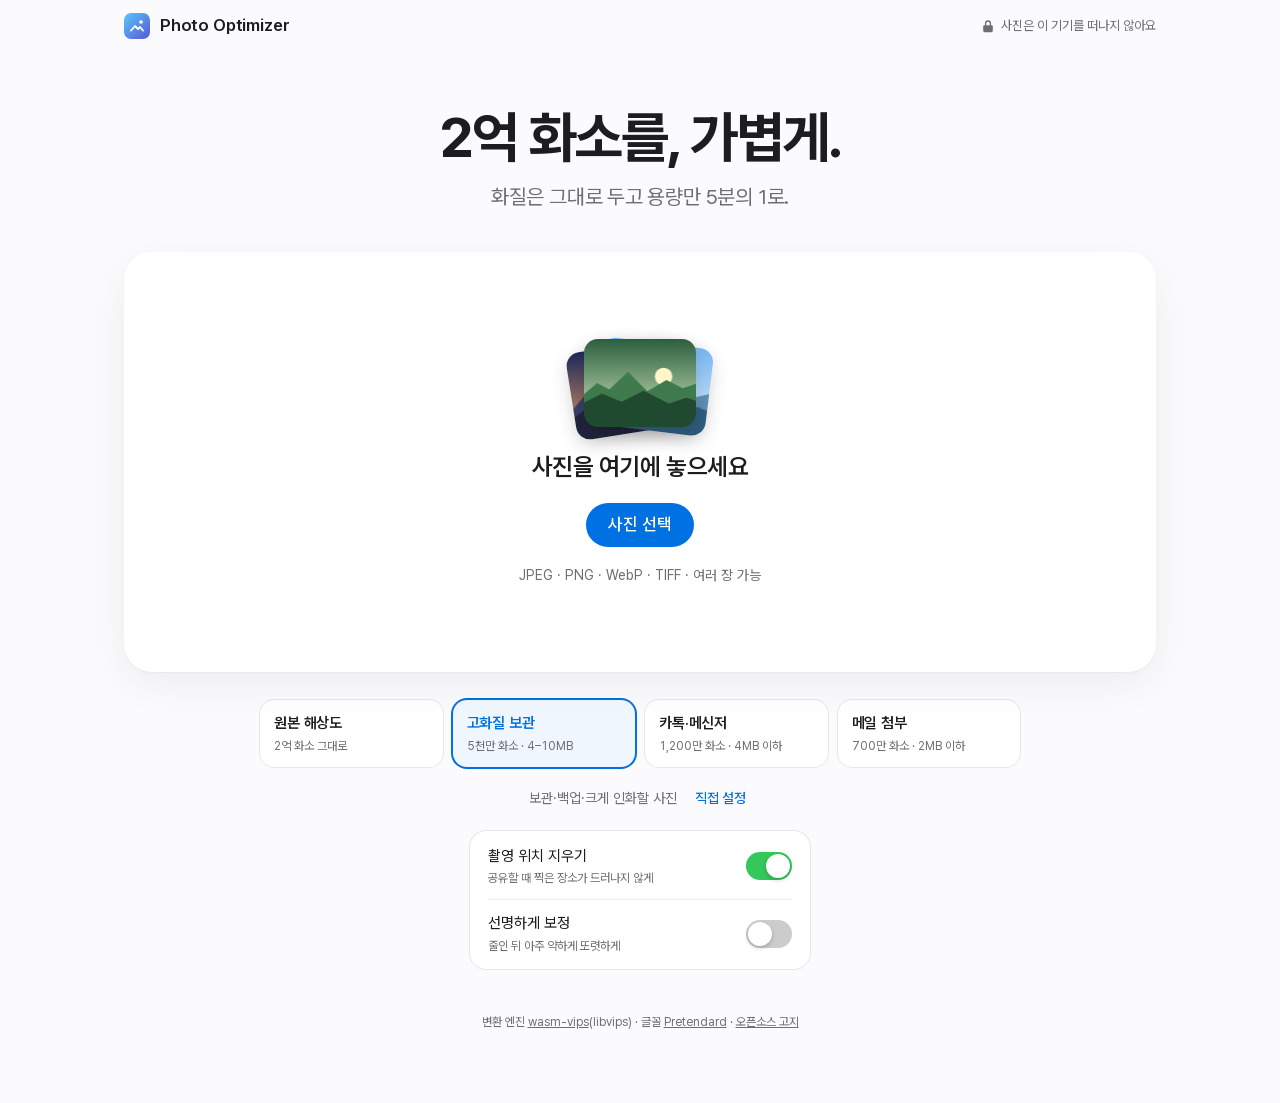
==== commit b822c1d1: "Replace target size with purpose presets; always show options Presets: original resolution (re-saved" ====
--- a/photo_optimizer/docs/index.html
+++ b/photo_optimizer/docs/index.html
@@ -16,7 +16,7 @@
 <script src="sw.js"></script>
 <link rel="stylesheet" href="vendor/pretendard/pretendardvariable-dynamic-subset.css">
 <!-- 배포할 때 ?v= 를 올리면 브라우저 캐시에 남은 옛 파일과 섞이지 않는다 -->
-<link rel="stylesheet" href="style.css?v=11">
+<link rel="stylesheet" href="style.css?v=15">
 </head>
 <body data-s="empty">
 
@@ -112,7 +112,12 @@
   </div>
 
   <div class="controls">
-    <div class="target">
+    <div class="presets" id="presets" role="radiogroup" aria-label="용도"></div>
+    <div class="preset-line">
+      <span id="presetDesc"></span>
+      <button type="button" class="linkbtn" id="customBtn" aria-pressed="false">직접 설정</button>
+    </div>
+    <div class="target" id="customBox" hidden>
       <span class="lab" id="targetLab">목표 용량</span>
       <div class="stepper" role="group" aria-labelledby="targetLab">
         <button type="button" id="minus" aria-label="1MB 줄이기">−</button>
@@ -121,13 +126,10 @@
       </div>
       <span class="rng tnum" id="targetRange"></span>
     </div>
-    <details class="opts" id="opts">
-      <summary>옵션 <svg width="10" height="10" viewBox="0 0 10 10" fill="none" stroke="currentColor" stroke-width="1.6" aria-hidden="true"><path d="m2 3.5 3 3 3-3"/></svg></summary>
-      <div class="panel">
-        <label class="row"><span>촬영 위치 지우기<small>공유할 때 찍은 장소가 드러나지 않게</small></span><input type="checkbox" class="sw" id="stripGps" checked></label>
-        <label class="row"><span>선명하게 보정<small>줄인 뒤 아주 약하게 또렷하게</small></span><input type="checkbox" class="sw" id="sharpen"></label>
-      </div>
-    </details>
+    <div class="opts" id="opts" role="group" aria-label="옵션">
+      <label class="row"><span>촬영 위치 지우기<small>공유할 때 찍은 장소가 드러나지 않게</small></span><input type="checkbox" class="sw" id="stripGps" checked></label>
+      <label class="row"><span>선명하게 보정<small>줄인 뒤 아주 약하게 또렷하게</small></span><input type="checkbox" class="sw" id="sharpen"></label>
+    </div>
   </div>
 
   <footer>변환 엔진 <a href="https://github.com/kleisauke/wasm-vips">wasm-vips</a>(libvips) · 글꼴 <a href="https://github.com/orioncactus/pretendard">Pretendard</a> · <a href="vendor/wasm-vips/THIRD-PARTY-NOTICES.md">오픈소스 고지</a></footer>
@@ -143,6 +145,6 @@
 </div>
 
 <input type="file" id="pick" accept="image/jpeg,image/png,image/webp,image/tiff" multiple hidden>
-<script type="module" src="app.js?v=11"></script>
+<script type="module" src="app.js?v=15"></script>
 </body>
 </html>
--- a/photo_optimizer/docs/style.css
+++ b/photo_optimizer/docs/style.css
@@ -180,7 +180,19 @@
 .choice small { display: block; font-size: 12px; color: var(--sub); margin-top: 1px; }
 
 /* ---------- 설정 ---------- */
-.controls { display: flex; flex-wrap: wrap; align-items: center; justify-content: center; gap: 12px 24px; margin-top: 28px; }
+.controls { display: flex; flex-direction: column; align-items: center; gap: 14px; margin-top: 28px; }
+/* 용도 프리셋: 고른 것 하나만 파란 테두리 */
+.presets { display: grid; grid-template-columns: repeat(4, 1fr); gap: 10px; width: 100%; max-width: 760px; }
+.preset { text-align: left; min-height: 64px; padding: 12px 14px; border-radius: 14px; background: var(--card); box-shadow: 0 0 0 1px var(--line);
+          transition: box-shadow .15s, background .15s; }
+.preset:hover { box-shadow: 0 0 0 1px color-mix(in srgb, var(--blue) 45%, transparent); }
+.preset b { display: block; font-size: 15px; font-weight: 600; letter-spacing: -.01em; }
+.preset small { display: block; margin-top: 2px; font-size: 12px; color: var(--sub); font-variant-numeric: tabular-nums; }
+.preset[aria-checked="true"] { box-shadow: 0 0 0 2px var(--blue); background: color-mix(in srgb, var(--blue) 6%, var(--card)); }
+.preset[aria-checked="true"] b { color: var(--blue); }
+.preset-line { display: flex; flex-wrap: wrap; align-items: center; justify-content: center; gap: 4px 12px; font-size: 14px; color: var(--sub); text-align: center; }
+.linkbtn { min-height: 36px; padding: 0 6px; color: var(--blue); font-size: 14px; font-weight: 500; }
+.linkbtn[aria-pressed="true"] { font-weight: 700; text-decoration: underline; text-underline-offset: 3px; }
 .target { display: inline-flex; align-items: center; gap: 12px; flex-wrap: wrap; justify-content: center; }
 .target .lab { font-size: 15px; font-weight: 600; }
 .target .rng { font-size: 14px; color: var(--sub); }
@@ -195,12 +207,8 @@
 .stepper .val input:focus { outline: none; }
 .stepper .val:focus-within { box-shadow: 0 0 0 3px color-mix(in srgb, var(--blue) 40%, transparent); border-radius: 6px; }
 
-.opts { position: relative; }
-.opts summary { list-style: none; display: inline-flex; align-items: center; gap: 4px; height: 36px; padding: 0 6px; font-size: 15px; color: var(--blue); cursor: pointer; }
-.opts summary::-webkit-details-marker { display: none; }
-.opts[open] summary svg { transform: rotate(180deg); }
-.opts .panel { position: absolute; z-index: 20; top: 44px; left: 50%; transform: translateX(-50%); width: 320px; padding: 6px 18px; border-radius: 16px;
-               background: var(--card); box-shadow: 0 0 0 1px var(--line), 0 18px 50px rgba(0,0,0,.16); }
+/* 옵션은 접지 않고 항상 보인다 */
+.opts { width: 340px; max-width: 100%; padding: 2px 18px; border-radius: 16px; background: var(--card); box-shadow: 0 0 0 1px var(--line); }
 .opts .row { display: flex; align-items: center; justify-content: space-between; gap: 16px; padding: 12px 0; font-size: 15px; cursor: pointer; }
 .opts .row + .row { border-top: 1px solid var(--line); }
 .opts .row small { display: block; font-size: 12px; color: var(--sub); margin-top: 2px; }
@@ -238,13 +246,15 @@
   .cmp .zoom #zoomLabel { min-width: 56px; }
   .pillbtn { height: 44px; padding: 0 16px; }
   .stepper button { width: 44px; height: 44px; }
-  .opts summary { height: 44px; }
   .saveall summary { height: 44px; }
-  .controls { justify-content: flex-start; }
+  .controls { align-items: stretch; }
+  .presets { grid-template-columns: 1fr 1fr; }
+  .preset { min-height: 68px; }
+  .preset-line { justify-content: flex-start; text-align: left; }
+  .linkbtn { min-height: 44px; }
   .target { justify-content: flex-start; }
   /* 옵션은 휴대폰에서 떠 있는 창 대신 그 자리에서 펼친다 (화면 밖으로 나가거나 아래 버튼에 가리지 않게) */
   .opts { width: 100%; }
-  .opts .panel { position: static; transform: none; width: 100%; margin-top: 4px; box-shadow: 0 0 0 1px var(--line); }
 
   .dock { display: block; position: fixed; left: 0; right: 0; bottom: 0; z-index: 30; padding: 12px 16px calc(14px + env(safe-area-inset-bottom));
           background: linear-gradient(to top, var(--bg) 72%, color-mix(in srgb, var(--bg) 0%, transparent)); }
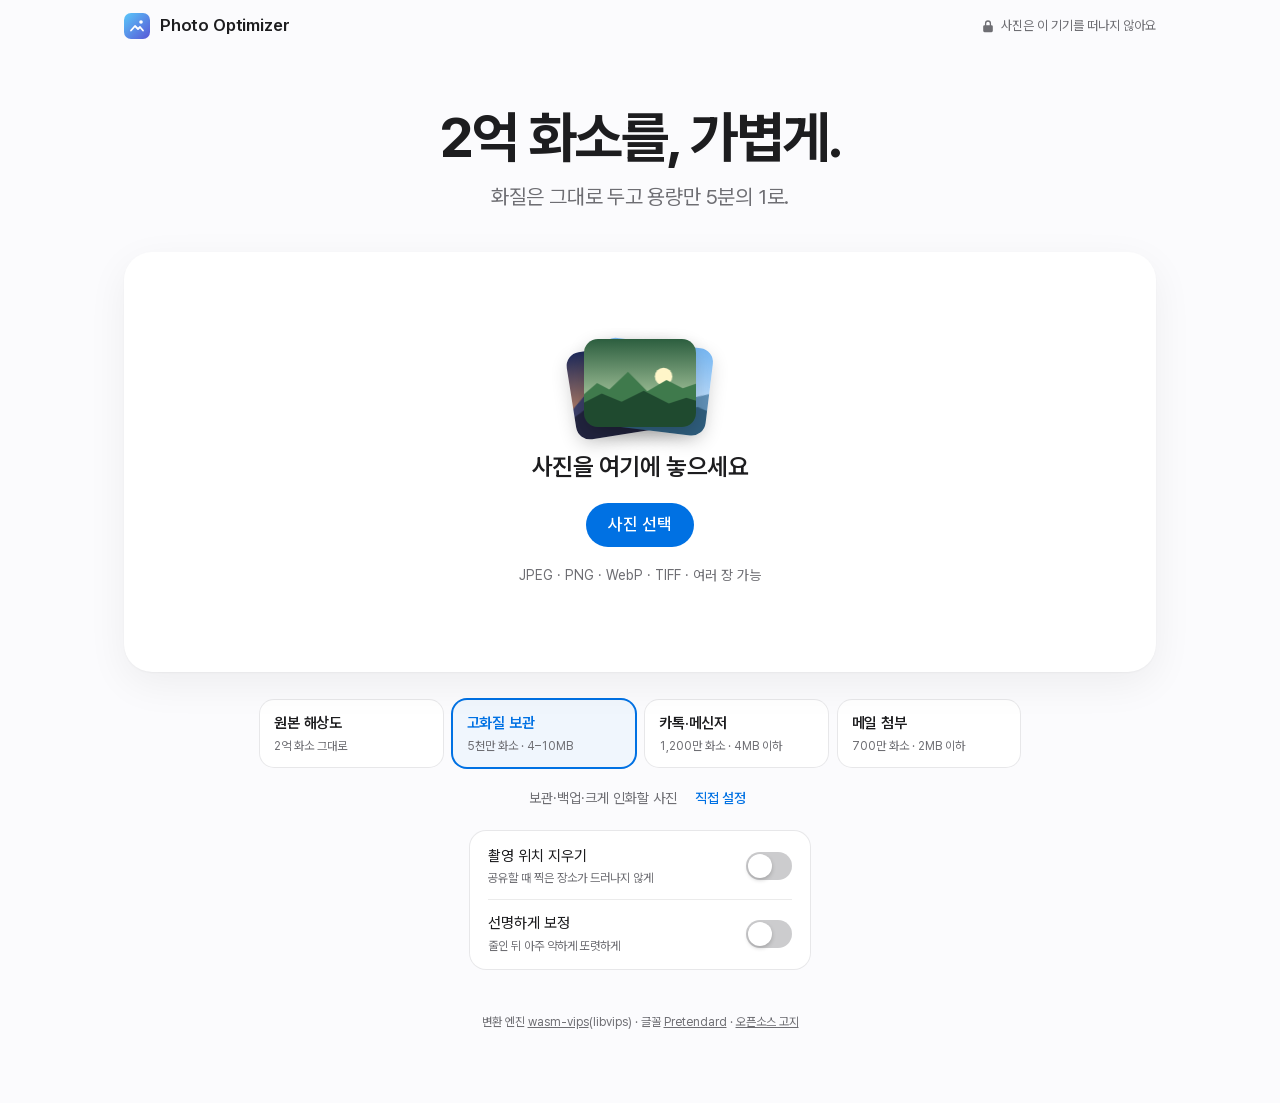
==== commit 6aed1f7a: "Keep photo location by default; fix rotated photos at full size Location (GPS) is now kept unless th" ====
--- a/photo_optimizer/docs/index.html
+++ b/photo_optimizer/docs/index.html
@@ -16,7 +16,7 @@
 <script src="sw.js"></script>
 <link rel="stylesheet" href="vendor/pretendard/pretendardvariable-dynamic-subset.css">
 <!-- 배포할 때 ?v= 를 올리면 브라우저 캐시에 남은 옛 파일과 섞이지 않는다 -->
-<link rel="stylesheet" href="style.css?v=15">
+<link rel="stylesheet" href="style.css?v=18">
 </head>
 <body data-s="empty">
 
@@ -127,7 +127,7 @@
       <span class="rng tnum" id="targetRange"></span>
     </div>
     <div class="opts" id="opts" role="group" aria-label="옵션">
-      <label class="row"><span>촬영 위치 지우기<small>공유할 때 찍은 장소가 드러나지 않게</small></span><input type="checkbox" class="sw" id="stripGps" checked></label>
+      <label class="row"><span>촬영 위치 지우기<small>공유할 때 찍은 장소가 드러나지 않게</small></span><input type="checkbox" class="sw" id="stripGps"></label>
       <label class="row"><span>선명하게 보정<small>줄인 뒤 아주 약하게 또렷하게</small></span><input type="checkbox" class="sw" id="sharpen"></label>
     </div>
   </div>
@@ -144,7 +144,8 @@
   </div>
 </div>
 
+<div class="toast" id="toast" role="status" aria-live="polite" hidden></div>
 <input type="file" id="pick" accept="image/jpeg,image/png,image/webp,image/tiff" multiple hidden>
-<script type="module" src="app.js?v=15"></script>
+<script type="module" src="app.js?v=18"></script>
 </body>
 </html>
--- a/photo_optimizer/docs/style.css
+++ b/photo_optimizer/docs/style.css
@@ -218,6 +218,9 @@
 .sw:checked { background: #34c759; }
 .sw:checked::after { transform: translateX(18px); }
 
+.toast { position: fixed; left: 50%; bottom: 32px; transform: translateX(-50%); z-index: 40; max-width: calc(100vw - 32px);
+         padding: 12px 18px; border-radius: 14px; background: var(--ink); color: var(--bg); font-size: 14px; font-weight: 500;
+         box-shadow: 0 10px 30px rgba(0,0,0,.25); }
 footer { text-align: center; color: var(--sub); font-size: 12px; margin-top: 44px; }
 
 /* ---------- 휴대폰 아래 고정 버튼 ---------- */
@@ -256,6 +259,7 @@
   /* 옵션은 휴대폰에서 떠 있는 창 대신 그 자리에서 펼친다 (화면 밖으로 나가거나 아래 버튼에 가리지 않게) */
   .opts { width: 100%; }
 
+  .toast { bottom: calc(96px + env(safe-area-inset-bottom)); }  /* 하단 버튼 위 */
   .dock { display: block; position: fixed; left: 0; right: 0; bottom: 0; z-index: 30; padding: 12px 16px calc(14px + env(safe-area-inset-bottom));
           background: linear-gradient(to top, var(--bg) 72%, color-mix(in srgb, var(--bg) 0%, transparent)); }
   .dock .in { max-width: 560px; margin: 0 auto; display: flex; gap: 10px; }
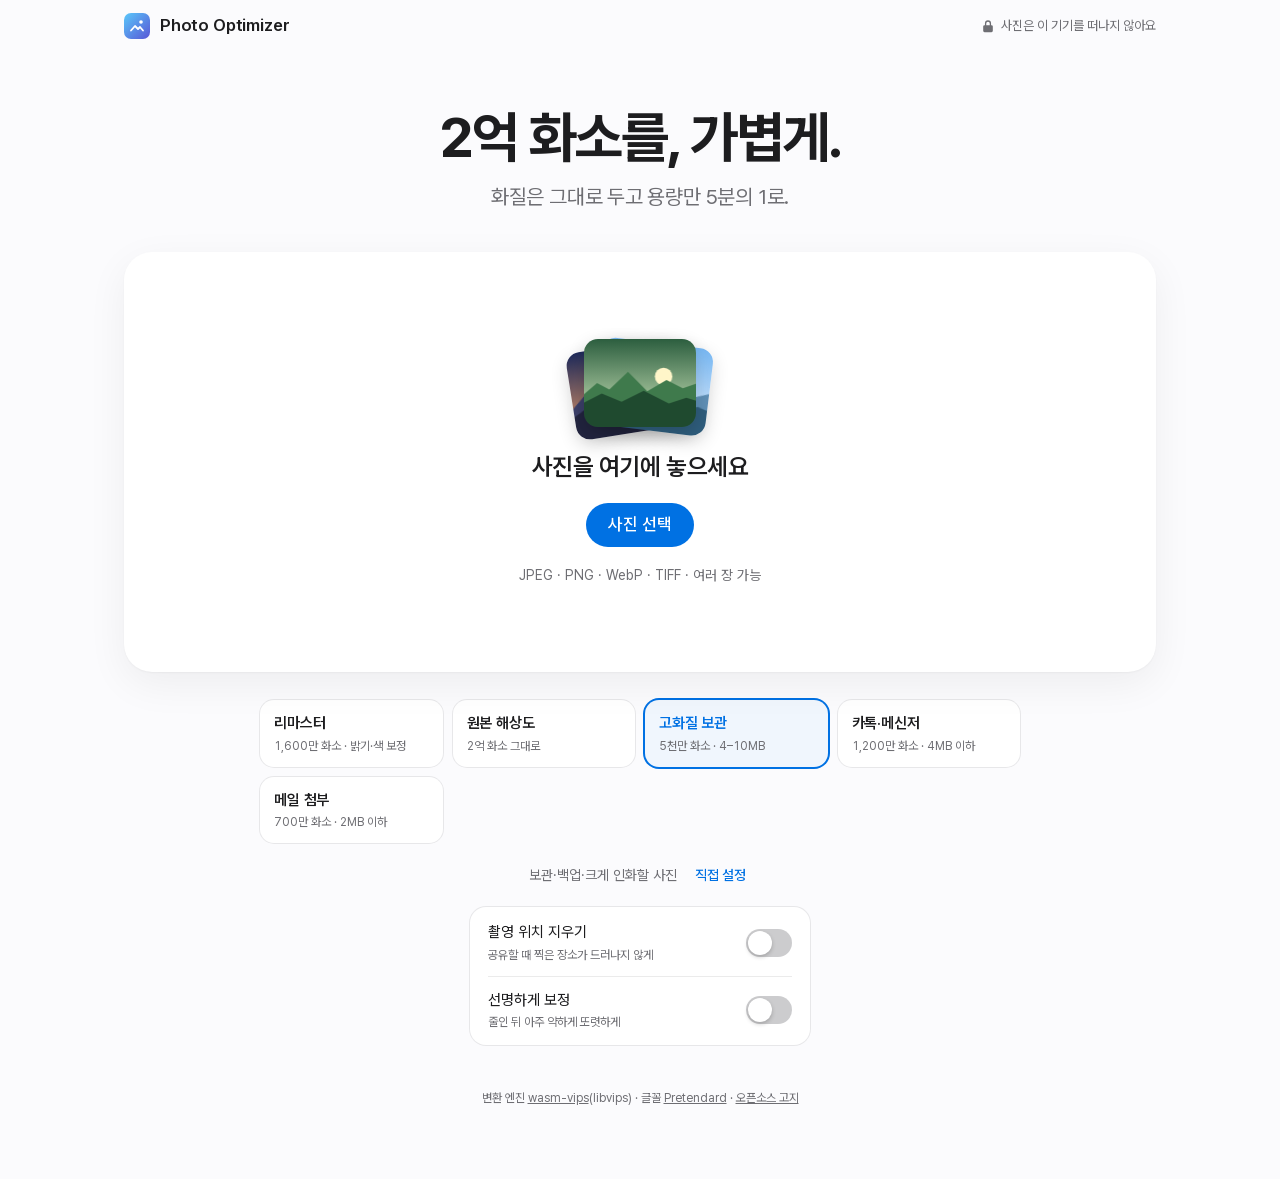
==== commit d49e8348: "Add remaster preset; keep HDR gain maps; fix big reductions running out of memory Remaster preset (o" ====
--- a/photo_optimizer/docs/index.html
+++ b/photo_optimizer/docs/index.html
@@ -16,7 +16,7 @@
 <script src="sw.js"></script>
 <link rel="stylesheet" href="vendor/pretendard/pretendardvariable-dynamic-subset.css">
 <!-- 배포할 때 ?v= 를 올리면 브라우저 캐시에 남은 옛 파일과 섞이지 않는다 -->
-<link rel="stylesheet" href="style.css?v=18">
+<link rel="stylesheet" href="style.css?v=25">
 </head>
 <body data-s="empty">
 
@@ -77,6 +77,11 @@
         <div class="saved" id="saved"></div>
         <dl class="tnum" id="factList"></dl>
         <p class="note" id="note" hidden></p>
+        <div class="gpshelp" id="gpsHelp" hidden>
+          <p>받은 사진에 위치 정보가 없어요. 휴대폰이 사진을 넘길 때 위치를 뺐을 수 있어요.</p>
+          <p>위치를 살리려면 사진 앱 대신 파일에서 고르세요: <b>내 파일 → DCIM → Camera</b></p>
+          <button class="linkbtn" type="button" id="pickFileBtn">파일에서 다시 고르기</button>
+        </div>
         <button class="redo" type="button" id="redoBtn" hidden></button>
         <div class="actions">
           <button class="btn ghost lg" type="button" data-add>사진 추가</button>
@@ -146,6 +151,8 @@
 
 <div class="toast" id="toast" role="status" aria-live="polite" hidden></div>
 <input type="file" id="pick" accept="image/jpeg,image/png,image/webp,image/tiff" multiple hidden>
-<script type="module" src="app.js?v=18"></script>
+<!-- 형식을 정하지 않으면 안드로이드가 사진 선택기(위치를 뺀다) 대신 파일 선택기를 띄운다 -->
+<input type="file" id="pickFile" multiple hidden>
+<script type="module" src="app.js?v=25"></script>
 </body>
 </html>
--- a/photo_optimizer/docs/style.css
+++ b/photo_optimizer/docs/style.css
@@ -143,6 +143,9 @@
 .redo::before { content: "↻"; font-size: 17px; }
 .redo:hover { background: color-mix(in srgb, var(--blue) 22%, transparent); }
 .note { margin-top: 16px; font-size: 13px; line-height: 1.5; color: var(--orange); }
+.gpshelp { margin-top: 16px; font-size: 13px; line-height: 1.5; color: var(--sub); }
+.gpshelp p:first-child { color: var(--orange); }
+.gpshelp .linkbtn { margin-left: -6px; }
 .actions { margin-top: auto; padding-top: 28px; display: flex; gap: 10px; }
 .actions .btn { flex: 1; padding: 0 16px; }
 
